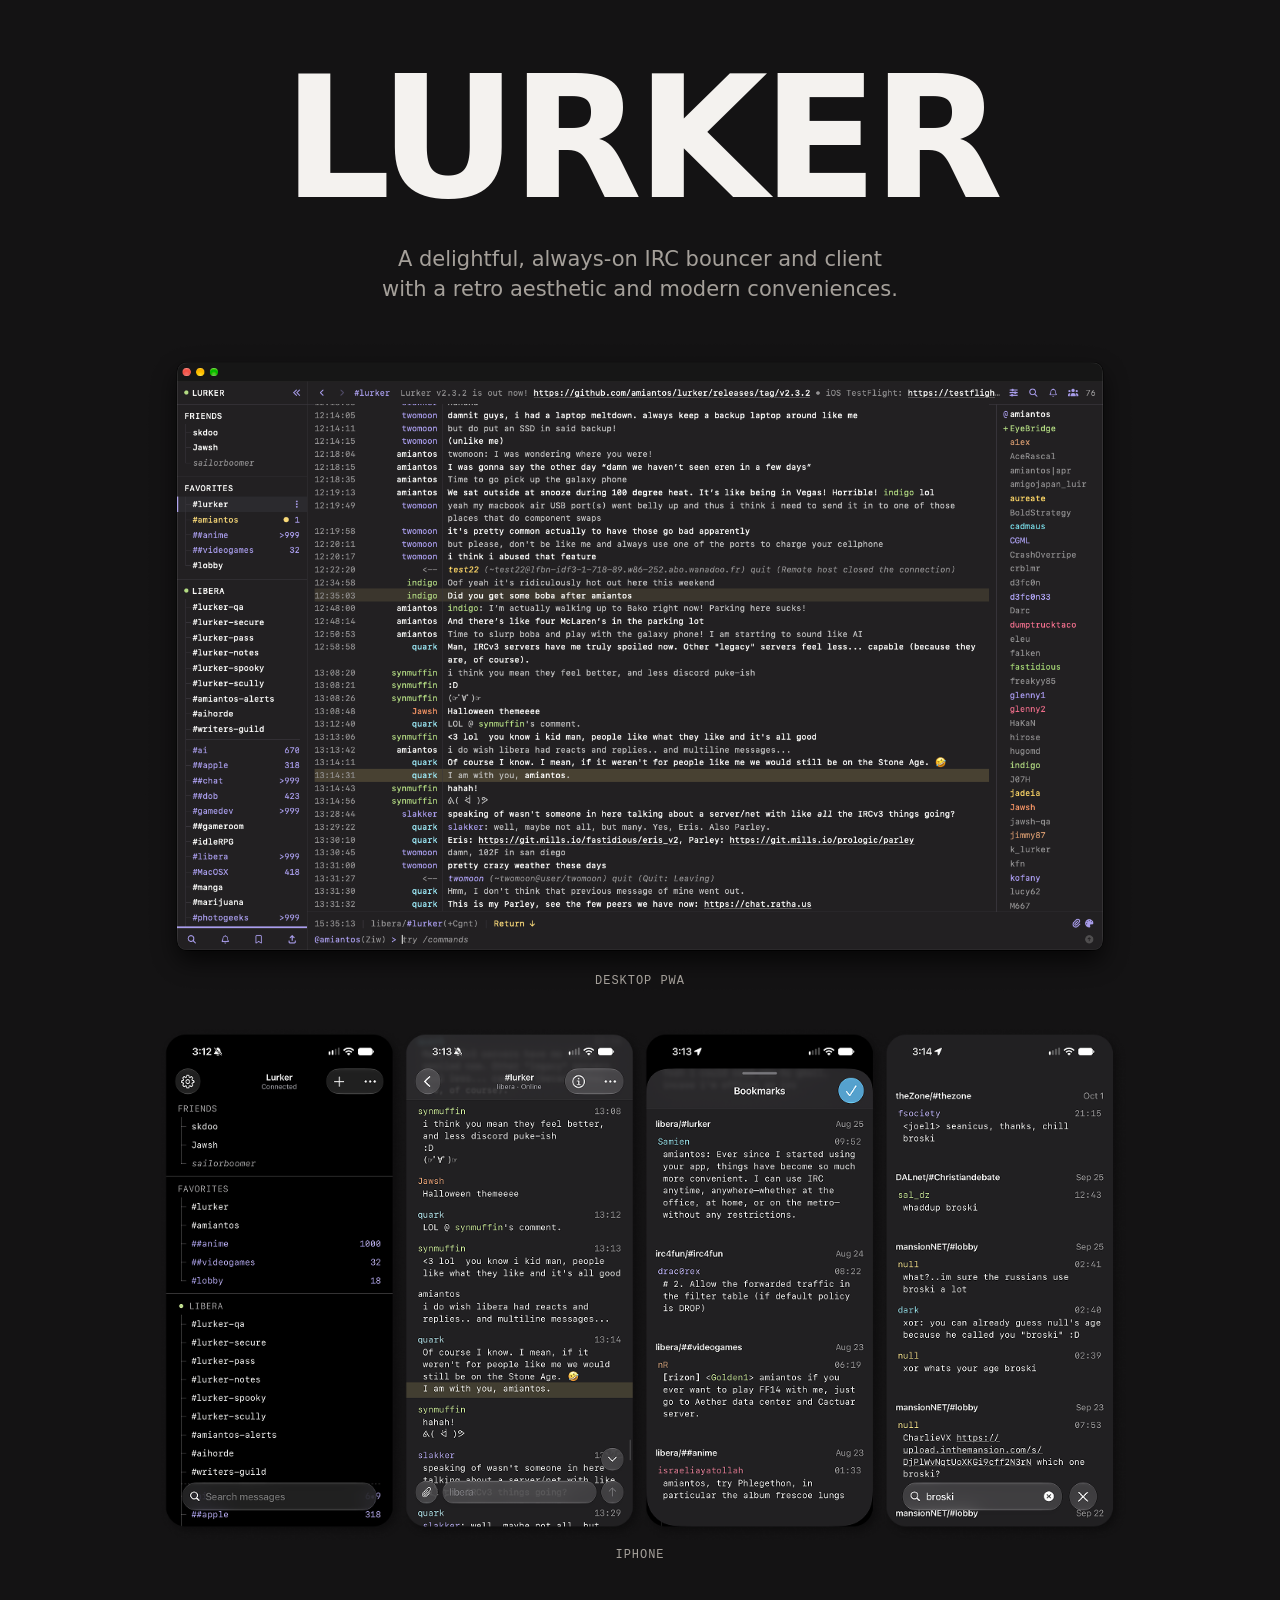
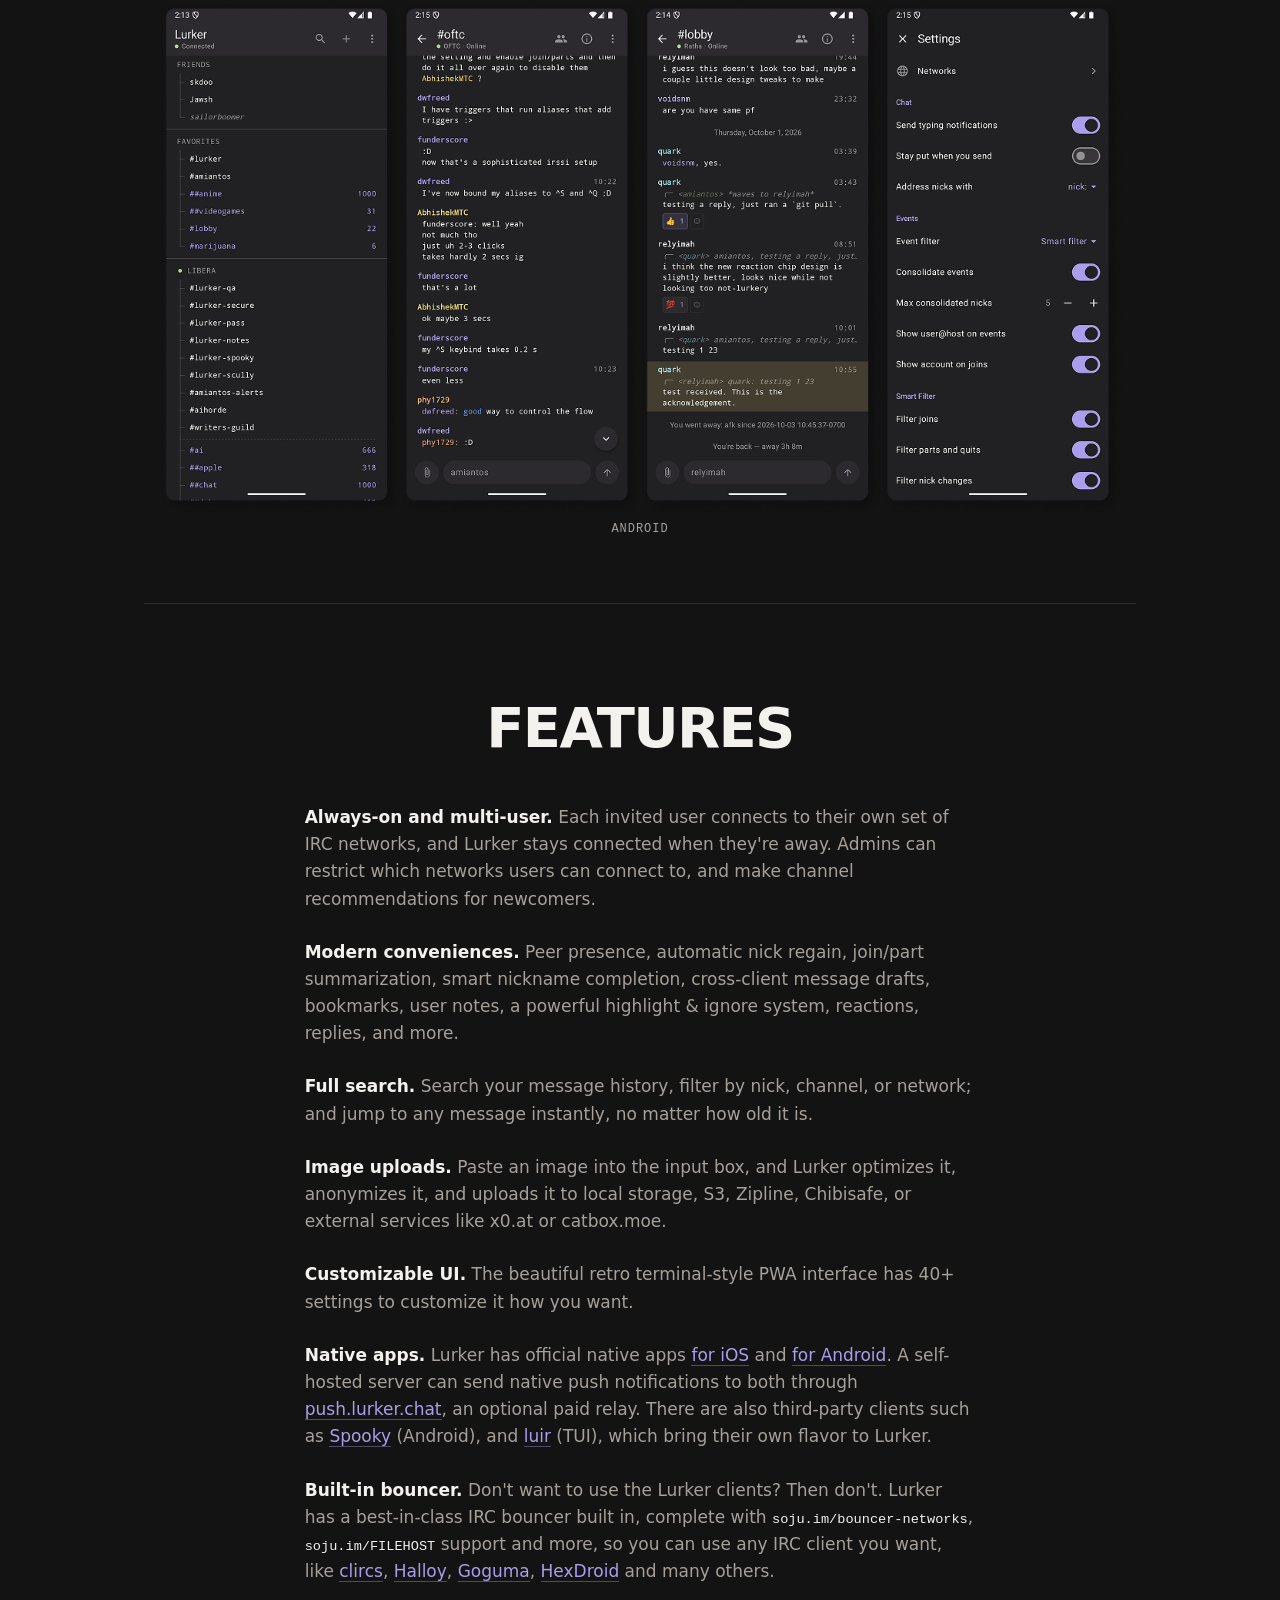
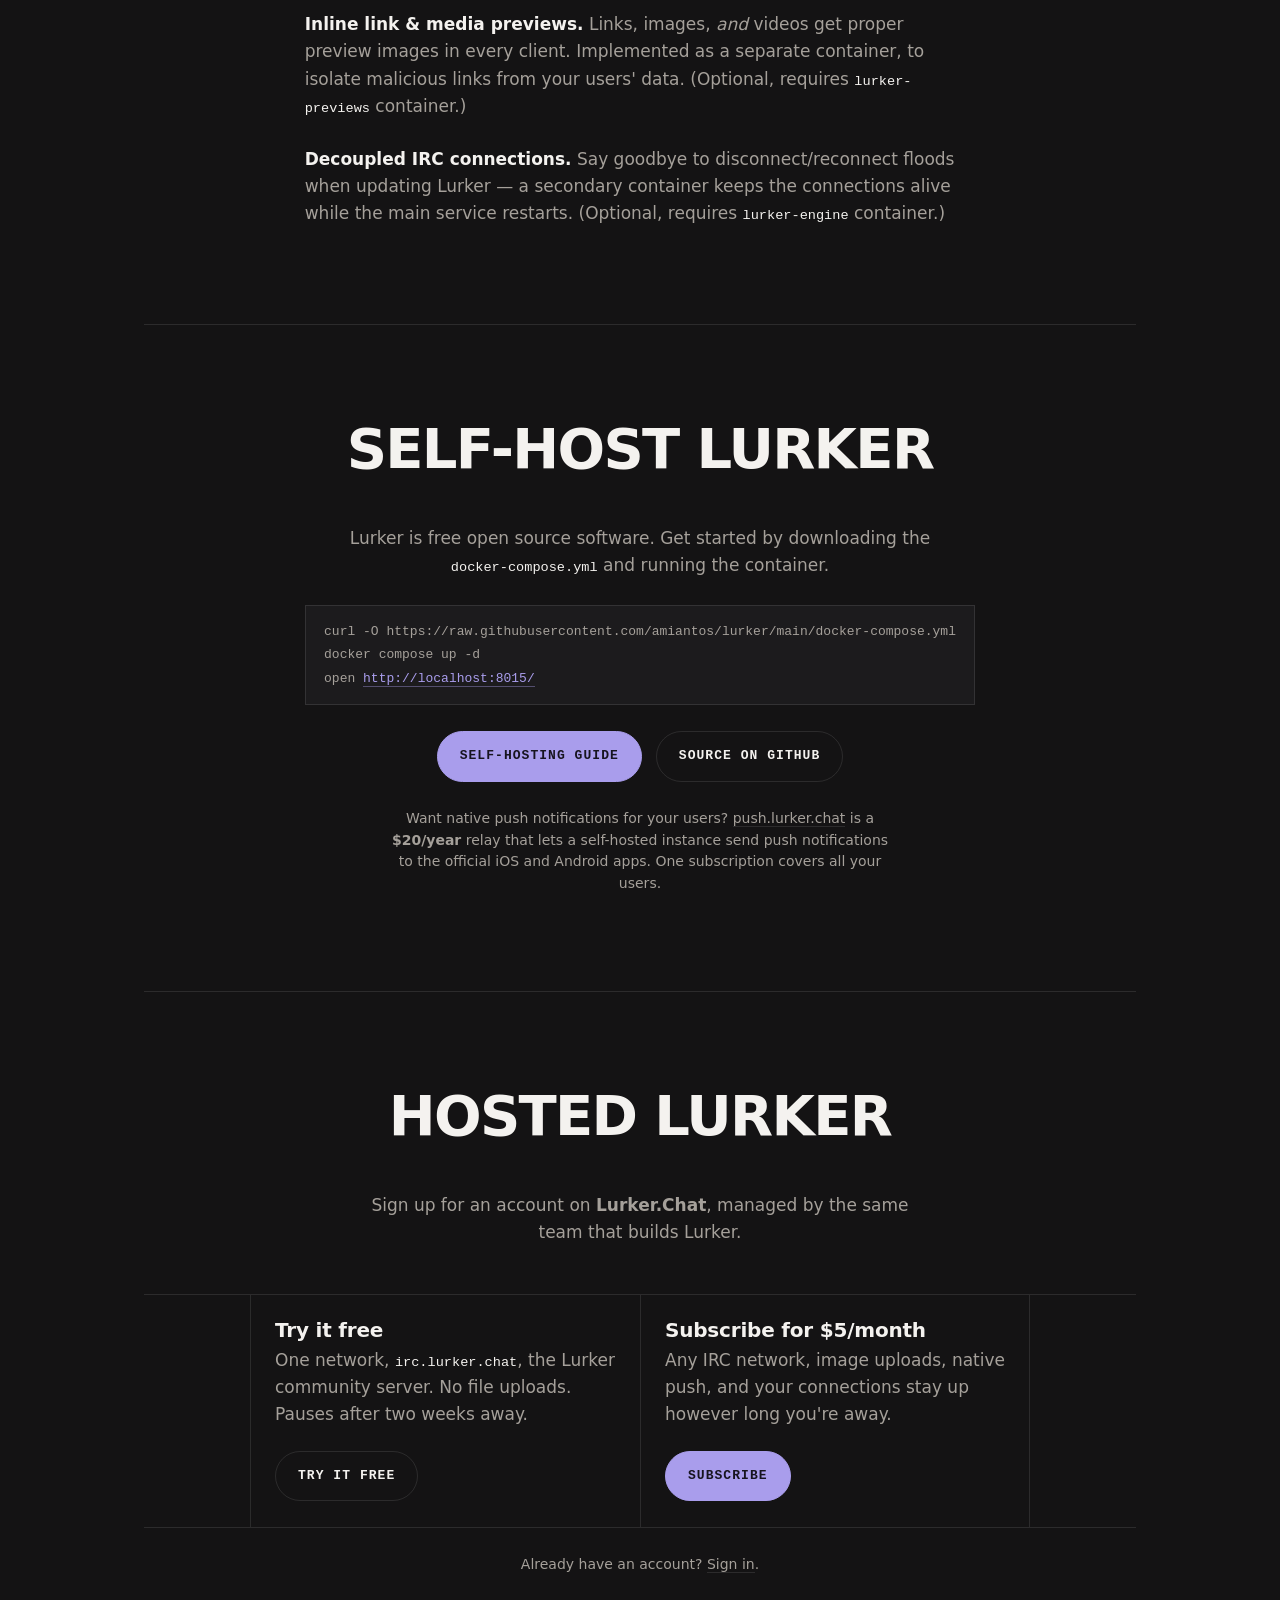
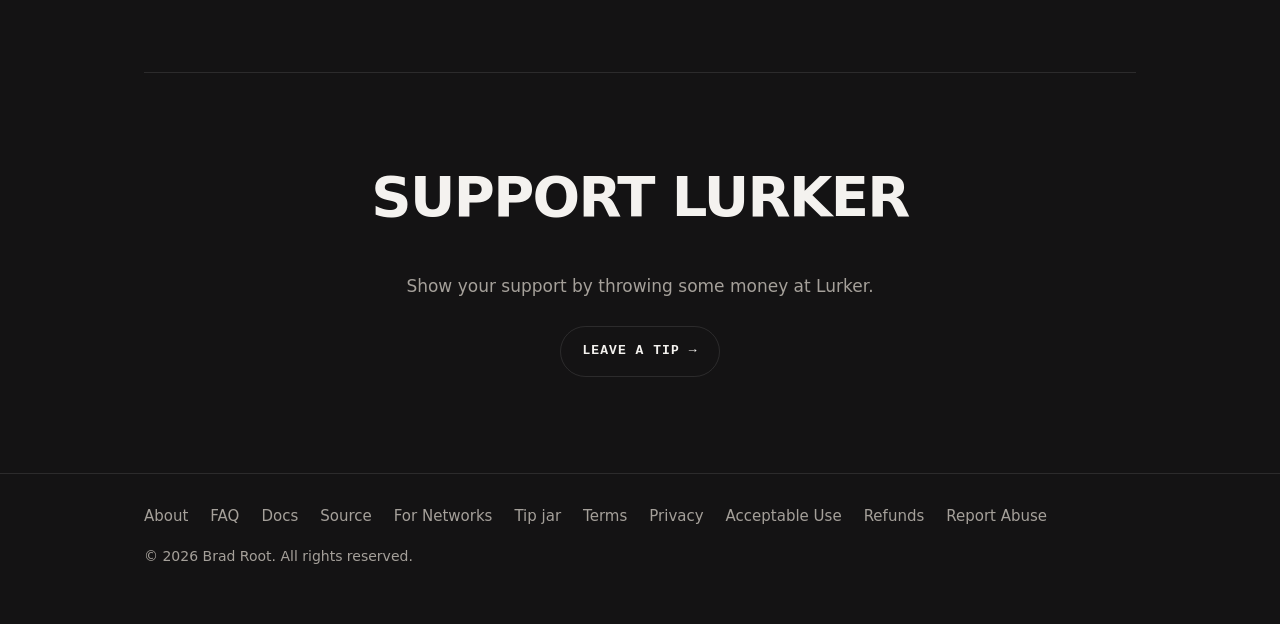
==== index.html @ 637d249d "Home: Brad's copy for both doors, the relay line, and a Support Lurker section for the tip Co-Author" ====
<!doctype html>
<html lang="en">
<head>
<meta charset="utf-8" />
<meta name="viewport" content="width=device-width, initial-scale=1" />
<title>Lurker — a delightful IRC bouncer and client</title>
<meta name="description" content="Lurker is a delightful, always-on IRC bouncer and client with a retro aesthetic and modern conveniences. Self-host it free, or let us run it for you at lurker.chat." />
<meta property="og:title" content="Lurker" />
<meta property="og:description" content="A delightful, always-on IRC bouncer and client with a retro aesthetic and modern conveniences." />
<meta property="og:type" content="website" />
<meta property="og:url" content="https://lurker.chat/" />
<meta property="og:image" content="https://lurker.chat/img/screenshot.png" />
<meta name="twitter:card" content="summary_large_image" />
<link rel="stylesheet" href="/style.css" />
<link rel="icon" href="/favicon.ico" sizes="any" />
<link rel="icon" type="image/png" sizes="32x32" href="/img/favicon-32.png" />
<link rel="icon" type="image/png" sizes="16x16" href="/img/favicon-16.png" />
<link rel="apple-touch-icon" href="/img/apple-touch-icon.png" />
</head>
<body>

<main class="wrap">

  <section class="hero">
    <h1>Lurker</h1>
    <p class="lede">A delightful, always-on IRC bouncer and client with a retro aesthetic and modern conveniences.</p>
  </section>

  <section class="shots">
    <figure class="shot shot-desktop">
      <a href="#fig1" aria-label="Enlarge the Lurker screenshot"><img src="/img/screenshot.png" alt="The Lurker web client: a network and channel list, an active conversation, and a member list in a dark retro terminal interface." width="1675" height="1103" /></a>
      <figcaption>Desktop PWA</figcaption>
    </figure>
    <figure class="shot">
      <a href="#fig2" aria-label="Enlarge the Lurker for iOS screenshots"><img src="/img/ios-screenshot.png" alt="Lurker for iOS: the buffer list, a channel conversation, bookmarks, and message search." width="1289" height="695" loading="lazy" /></a>
      <figcaption>iPhone</figcaption>
    </figure>
    <figure class="shot">
      <a href="#fig3" aria-label="Enlarge the Lurker for Android screenshots"><img src="/img/android-screenshot.png" alt="Lurker for Android: the buffer list, two channel conversations with replies and reactions, and settings." width="1289" height="695" loading="lazy" /></a>
      <figcaption>Android</figcaption>
    </figure>
  </section>

  <section class="features">
    <h2>Features</h2>
    <ul>
      <li><b>Always-on and multi-user.</b> Each invited user connects to their own set of IRC networks, and Lurker stays connected when they're away. Admins can restrict which networks users can connect to, and make channel recommendations for newcomers.</li>
      <li><b>Modern conveniences.</b> Peer presence, automatic nick regain, join/part summarization, smart nickname completion, cross-client message drafts, bookmarks, user notes, a powerful highlight &amp; ignore system, reactions, replies, and more.</li>
      <li><b>Full search.</b> Search your message history, filter by nick, channel, or network; and jump to any message instantly, no matter how old it is.</li>
      <li><b>Image uploads.</b> Paste an image into the input box, and Lurker optimizes it, anonymizes it, and uploads it to local storage, S3, Zipline, Chibisafe, or external services like x0.at or catbox.moe.</li>
      <li><b>Customizable UI.</b> The beautiful retro terminal-style PWA interface has 40+ settings to customize it how you want.</li>
      <li><b>Native apps.</b> Lurker has official native apps <a href="https://github.com/amiantos/lurker-ios">for iOS</a> and <a href="https://github.com/amiantos/lurker-android">for Android</a>. A self-hosted server can send native push notifications to both through <a href="https://push.lurker.chat">push.lurker.chat</a>, an optional paid relay. There are also third-party clients such as <a href="https://github.com/JawshTheDark/Spooky">Spooky</a> (Android), and <a href="https://luir.org">luir</a> (TUI), which bring their own flavor to Lurker.</li>
      <li><b>Built-in bouncer.</b> Don't want to use the Lurker clients? Then don't. Lurker has a best-in-class IRC bouncer built in, complete with <code>soju.im/bouncer-networks</code>, <code>soju.im/FILEHOST</code> support and more, so you can use any IRC client you want, like <a href="https://github.com/rekkals/clircs">clircs</a>, <a href="https://github.com/squidowl/halloy">Halloy</a>, <a href="https://codeberg.org/emersion/goguma">Goguma</a>, <a href="https://github.com/boxlabss/hexdroid">HexDroid</a> and many others.</li>
      <li><b>Inline link &amp; media previews.</b> Links, images, <em>and</em> videos get proper preview images in every client. Implemented as a separate container, to isolate malicious links from your users' data. (Optional, requires <code>lurker-previews</code> container.)</li>
      <li><b>Decoupled IRC connections.</b> Say goodbye to disconnect/reconnect floods when updating Lurker — a secondary container keeps the connections alive while the main service restarts. (Optional, requires <code>lurker-engine</code> container.)</li>
    </ul>
  </section>

  <section class="doors" id="get-lurker">
    <h2>Self-Host Lurker</h2>
    <p class="doors-lede">Lurker is free open source software. Get started by downloading the <code>docker-compose.yml</code> and running the container.</p>
    <pre class="cmd"><code>curl -O https://raw.githubusercontent.com/amiantos/lurker/main/docker-compose.yml
docker compose up -d
open <a href="http://localhost:8015/">http://localhost:8015/</a></code></pre>
    <p class="actions">
      <a class="btn primary" href="https://docs.lurker.chat/SELF_HOSTING">Self-hosting guide</a>
      <a class="btn" href="https://github.com/amiantos/lurker">Source on GitHub</a>
    </p>
    <p class="fineprint muted">Want native push notifications for your users? <a href="https://push.lurker.chat">push.lurker.chat</a> is a <strong>$20/year</strong> relay that lets a self-hosted instance send push notifications to the official iOS and Android apps. One subscription covers all your users.</p>
  </section>

  <section class="doors" id="pay-for-lurker">
    <h2>Hosted Lurker</h2>
    <p class="doors-lede">Sign up for an account on <strong>Lurker.Chat</strong>, managed by the same team that builds Lurker.</p>
    <div class="plans">
      <div class="split titled">
        <div>
          <h3>Try it free</h3>
          <p>One network, <code>irc.lurker.chat</code>, the Lurker community server. No file uploads. Pauses after two weeks away.</p>
          <p class="actions"><a class="btn" href="https://app.lurker.chat/signup">Try it free</a></p>
        </div>
        <div>
          <h3>Subscribe for $5/month</h3>
          <p>Any IRC network, image uploads, native push, and your connections stay up however long you're away.</p>
          <p class="actions"><a class="btn primary" href="https://app.lurker.chat/signup?plan=paid">Subscribe</a></p>
        </div>
      </div>
    </div>
    <p class="fineprint muted">Already have an account? <a href="https://app.lurker.chat/login">Sign in</a>.</p>
  </section>

  <section class="doors" id="support-lurker">
    <h2>Support Lurker</h2>
    <p class="doors-lede">Show your support by throwing some money at Lurker.</p>
    <p class="actions"><a class="btn" href="https://buy.stripe.com/bJe00lfnN3HO3a920e3sI00">Leave a tip &rarr;</a></p>
  </section>

</main>

<footer class="footer">
  <div class="wrap">
    <nav>
      <a href="/about">About</a>
      <a href="/faq">FAQ</a>
      <a href="https://docs.lurker.chat">Docs</a>
      <a href="https://github.com/amiantos/lurker">Source</a>
      <a href="/networks">For Networks</a>
      <a href="https://buy.stripe.com/bJe00lfnN3HO3a920e3sI00">Tip jar</a>
      <a href="/terms">Terms</a>
      <a href="/privacy">Privacy</a>
      <a href="/acceptable-use">Acceptable Use</a>
      <a href="/refunds">Refunds</a>
      <a href="/abuse">Report Abuse</a>
    </nav>
    <p class="fineprint">© 2026 Brad Root. All rights reserved.</p>
  </div>
</footer>

<a href="#_" id="fig1" class="lightbox" aria-label="Close enlarged screenshot"><img src="/img/screenshot.png" alt="" /></a>
<a href="#_" id="fig2" class="lightbox" aria-label="Close enlarged screenshot"><img src="/img/ios-screenshot.png" alt="" /></a>
<a href="#_" id="fig3" class="lightbox" aria-label="Close enlarged screenshot"><img src="/img/android-screenshot.png" alt="" /></a>

<!-- 100% privacy-first analytics -->
<script async src="https://scripts.simpleanalyticscdn.com/latest.js"></script>

</body>
</html>
---- style.css ----
/* Lurker — lurker.chat marketing site.
   Dark, minimal, and short: the screenshots do the selling. Type is bold and
   tight; everything else recedes. Small monospace labels are the only
   remaining texture. No build step; hand-authored static CSS served off
   Cloudflare Workers. */

:root {
  --bg: #141314;          /* page: darker than the app's #212022 so the window
                             screenshot reads as an object sitting on the page */
  --bg-2: #1c1b1d;        /* raised card / callout */
  --fg: #f4f2ef;          /* near-white, slightly warm */
  --fg-2: #a5a09a;        /* secondary text and labels */
  --rule: rgba(255, 255, 255, 0.10);
  --accent: #a99dec;      /* the app's own accent */
  --mono: ui-monospace, "SF Mono", "JetBrains Mono", Menlo, Consolas, monospace;
  --sans: system-ui, -apple-system, "Segoe UI", "Helvetica Neue", Helvetica, Arial, sans-serif;
  --maxw: 1040px;
  --docw: 800px;
  --textw: 62ch;
}

* { box-sizing: border-box; }

html { -webkit-text-size-adjust: 100%; }

body {
  margin: 0;
  background: var(--bg);
  color: var(--fg);
  font-family: var(--sans);
  font-size: 17px;
  line-height: 1.6;
  -webkit-font-smoothing: antialiased;
}

code {
  font-family: var(--mono);
  color: var(--fg);
  font-size: 0.8em;
}

.wrap { max-width: var(--maxw); margin: 0 auto; padding: 0 24px; }
/* text pages: one narrow column for masthead, prose and footer alike, so the
   reading measure is the page rather than a ragged left edge of a wide one */
.doc .wrap { max-width: var(--docw); }

a { color: var(--accent); text-decoration: none; border-bottom: 1px solid rgba(169, 157, 236, 0.4); }
a:hover { border-bottom-color: currentColor; }

.muted { color: var(--fg-2); }

/* ── home: hero ───────────────────────────────────────────────────────────── */
.hero { padding: clamp(56px, 12vw, 64px) 0 clamp(20px, 3.5vw, 36px); text-align: center; }
.hero h1 {
  margin: 0;
  font-size: clamp(56px, 15vw, 170px);
  line-height: 0.88;
  letter-spacing: -0.035em;
  font-weight: 800;
  text-transform: uppercase;
}
.hero .lede {
  margin: clamp(18px, 3vw, 30px) auto 0;
  max-width: 40ch;
  font-size: clamp(17px, 2.2vw, 21px);
  line-height: 1.45;
  color: var(--fg-2);
}

/* ── home: screenshots (transparent PNGs with their own shadow — no frame) ── */
.shots { padding: 0 0 clamp(36px, 6vw, 64px); }
.shot { margin: 0; }
.shot + .shot { margin-top: clamp(12px, 2vw, 22px); }
.shot a, .shot img { display: block; }
.shot a { border: 0; line-height: 0; cursor: zoom-in; }
.shot img { width: 100%; height: auto; }
.shot figcaption {
  margin-top: -2px;
  text-align: center;
  font-family: var(--mono);
  font-size: 12px;
  letter-spacing: 0.08em;
  text-transform: uppercase;
  color: var(--fg-2);
}
/* the macOS window shot carries its drop shadow as transparent padding */
.shot-desktop figcaption { margin-top: -22px; }

/* full-size overlay — shown only while its id is the URL :target */
.lightbox {
  position: fixed;
  inset: 0;
  z-index: 100;
  display: none;
  align-items: center;
  justify-content: center;
  padding: 4vmin;
  background: rgba(8, 8, 8, 0.95);
  border: 0;
  cursor: zoom-out;
}
.lightbox:target { display: flex; }
.lightbox img { max-width: 100%; max-height: 100%; width: auto; height: auto; }

/* ── home: features ───────────────────────────────────────────────────────── */
.features { padding: clamp(48px, 9vw, 96px) 0; border-top: 1px solid var(--rule); }
.features h2,
.doors h2 {
  margin: 0 0 clamp(28px, 5vw, 48px);
  text-align: center;
  font-size: clamp(30px, 6vw, 56px);
  line-height: 1;
  letter-spacing: -0.03em;
  font-weight: 800;
  text-transform: uppercase;
}
.features ul { list-style: none; margin: 0 auto; padding: 0; max-width: var(--textw); }
.features li { margin: 0 0 26px; color: var(--fg-2); }
.features li:last-child { margin-bottom: 0; }
.features li b { color: var(--fg); font-weight: 700; }

/* ── home: the two doors — self-host, or managed hosting ($5/mo, free to try) ── */
.doors { padding: clamp(48px, 9vw, 96px) 0; border-top: 1px solid var(--rule); text-align: center; }
.doors .doors-lede { margin: 0 auto; max-width: 54ch; color: var(--fg-2); }
.doors .actions { display: flex; flex-wrap: wrap; gap: 14px; justify-content: center; margin: 26px 0 0; }
.doors .fineprint { margin: 26px auto 0; max-width: 56ch; }
/* managed hosting: two titled plans in a ruled box. The horizontal rules run the
   full width of the section; the box with its vertical rules sits centered on them. */
.doors .plans { margin-top: clamp(28px, 5vw, 48px); border-top: 1px solid var(--rule); border-bottom: 1px solid var(--rule); }
.split.titled { gap: 0; grid-template-rows: auto auto auto; text-align: left; }
.split.titled > div { grid-row: span 3; padding: 22px 24px 26px; border-left: 1px solid var(--rule); }
.split.titled > div:last-child { border-right: 1px solid var(--rule); }
.split.titled h3 { margin: 0 0 4px; font-size: 20px; line-height: 1.3; font-weight: 700; letter-spacing: -0.01em; }
.split.titled p { margin: 0; max-width: none; }
.split.titled .actions { justify-content: flex-start; margin-top: 22px; }

/* the self-host one-liner: quiet, left-aligned, and scrolls on its own so the
   long raw.githubusercontent URL can never widen the page */
.cmd {
  margin: 26px auto 0;
  width: fit-content;
  max-width: 100%;
  overflow-x: auto;
  text-align: left;
  border: 1px solid var(--rule);
  background: var(--bg-2);
  padding: 14px 18px;
  font-family: var(--mono);
  font-size: 13px;
  line-height: 1.8;
  color: var(--fg-2);
}
.cmd code { font: inherit; color: inherit; }

/* hosted account | tip jar */
/* subgrid keeps copy / button / fineprint on shared rows, so the two CTAs stay
   level even if one column's copy wraps to a different number of lines */
.split { display: grid; grid-template-columns: 1fr 1fr; grid-template-rows: auto auto; gap: 20px 48px; max-width: 780px; margin: 0 auto; }
.split > div { display: grid; grid-row: span 2; grid-template-rows: subgrid; align-content: start; }
.split p { margin: 0 auto; max-width: 34ch; color: var(--fg-2); }
.split p strong { color: var(--fg); }
/* the 34ch measure is for the copy only — it must not cage the button row, or
   the full-width mobile .btn goes full-width of 34ch instead of the column */
.split .actions { max-width: none; }

.btn {
  display: inline-block;
  font-family: var(--mono);
  font-size: 13px;
  letter-spacing: 0.08em;
  text-transform: uppercase;
  font-weight: 600;
  padding: 14px 22px;
  border: 1px solid var(--rule);
  border-radius: 999px;
  color: var(--fg);
  background: transparent;
}
.btn:hover { border-color: var(--fg); }
.btn.primary { background: var(--accent); border-color: var(--accent); color: #17141f; }
.btn.primary:hover { background: var(--fg); border-color: var(--fg); }

/* ── inner pages: masthead ────────────────────────────────────────────────── */
.masthead { border-bottom: 1px solid var(--rule); }
.masthead .wrap {
  padding-top: 18px;
  padding-bottom: 16px;
  display: flex;
  flex-wrap: wrap;
  align-items: baseline;
  gap: 6px 18px;
}
.brand { display: inline-flex; align-items: center; gap: 12px; border: 0; color: var(--fg); }
.brand .mark { width: 30px; height: 30px; display: block; } /* the art carries its own corners */
.brand .wordmark { font-weight: 800; font-size: 22px; letter-spacing: 0.1em; }

/* ── inner pages: prose ───────────────────────────────────────────────────── */
.prose { padding: clamp(40px, 7vw, 72px) 24px 24px; } /* keep .wrap's side padding — the shorthand overrides it */
.prose h1 {
  font-size: clamp(32px, 6vw, 52px);
  line-height: 1.02;
  letter-spacing: -0.03em;
  font-weight: 800;
  text-transform: uppercase;
  margin: 0 0 10px;
}
.prose h2 { margin: 40px 0 10px; font-size: 21px; font-weight: 700; letter-spacing: -0.01em; }
.prose h2 .s { font-family: var(--mono); color: var(--accent); font-size: 14px; margin-right: 10px; }
.prose h3 { margin: 24px 0 4px; font-size: 17px; font-weight: 700; }
.prose p, .prose li { max-width: 70ch; color: var(--fg-2); }
.prose p strong, .prose li strong { color: var(--fg); }
.prose ul { padding-left: 20px; }
.prose li { margin: 4px 0; }
.prose code {
  font-family: var(--mono);
  font-size: 0.9em;
  background: var(--bg-2);
  border-radius: 4px;
  padding: 1px 5px;
}

/* ── footer ───────────────────────────────────────────────────────────────── */
.footer { border-top: 1px solid var(--rule); }
.footer .wrap { padding: 30px 24px 56px; }
.footer nav { display: flex; flex-wrap: wrap; gap: 8px 22px; margin: 0 0 18px; }
.footer nav a { color: var(--fg-2); border-bottom: 0; font-size: 15px; }
.footer nav a:hover { color: var(--fg); }
.fineprint { font-size: 14px; line-height: 1.55; color: var(--fg-2); margin: 0; max-width: 72ch; }
.fineprint a { color: var(--fg-2); border-bottom-color: var(--rule); }
.fineprint a:hover { color: var(--fg); }

@media (max-width: 620px) {
  body { font-size: 16px; }
  .doors .actions .btn { width: 100%; }
  .split { grid-template-columns: 1fr; grid-template-rows: none; gap: 36px; }
  .split > div { grid-row: auto; grid-template-rows: none; }
  .split.titled { gap: 0; }
  .split.titled > div, .split.titled > div:last-child { border-left: 0; border-right: 0; padding-left: 0; padding-right: 0; }
  .split.titled > div + div { border-top: 1px solid var(--rule); }
  .split.titled .actions .btn { width: auto; }
}
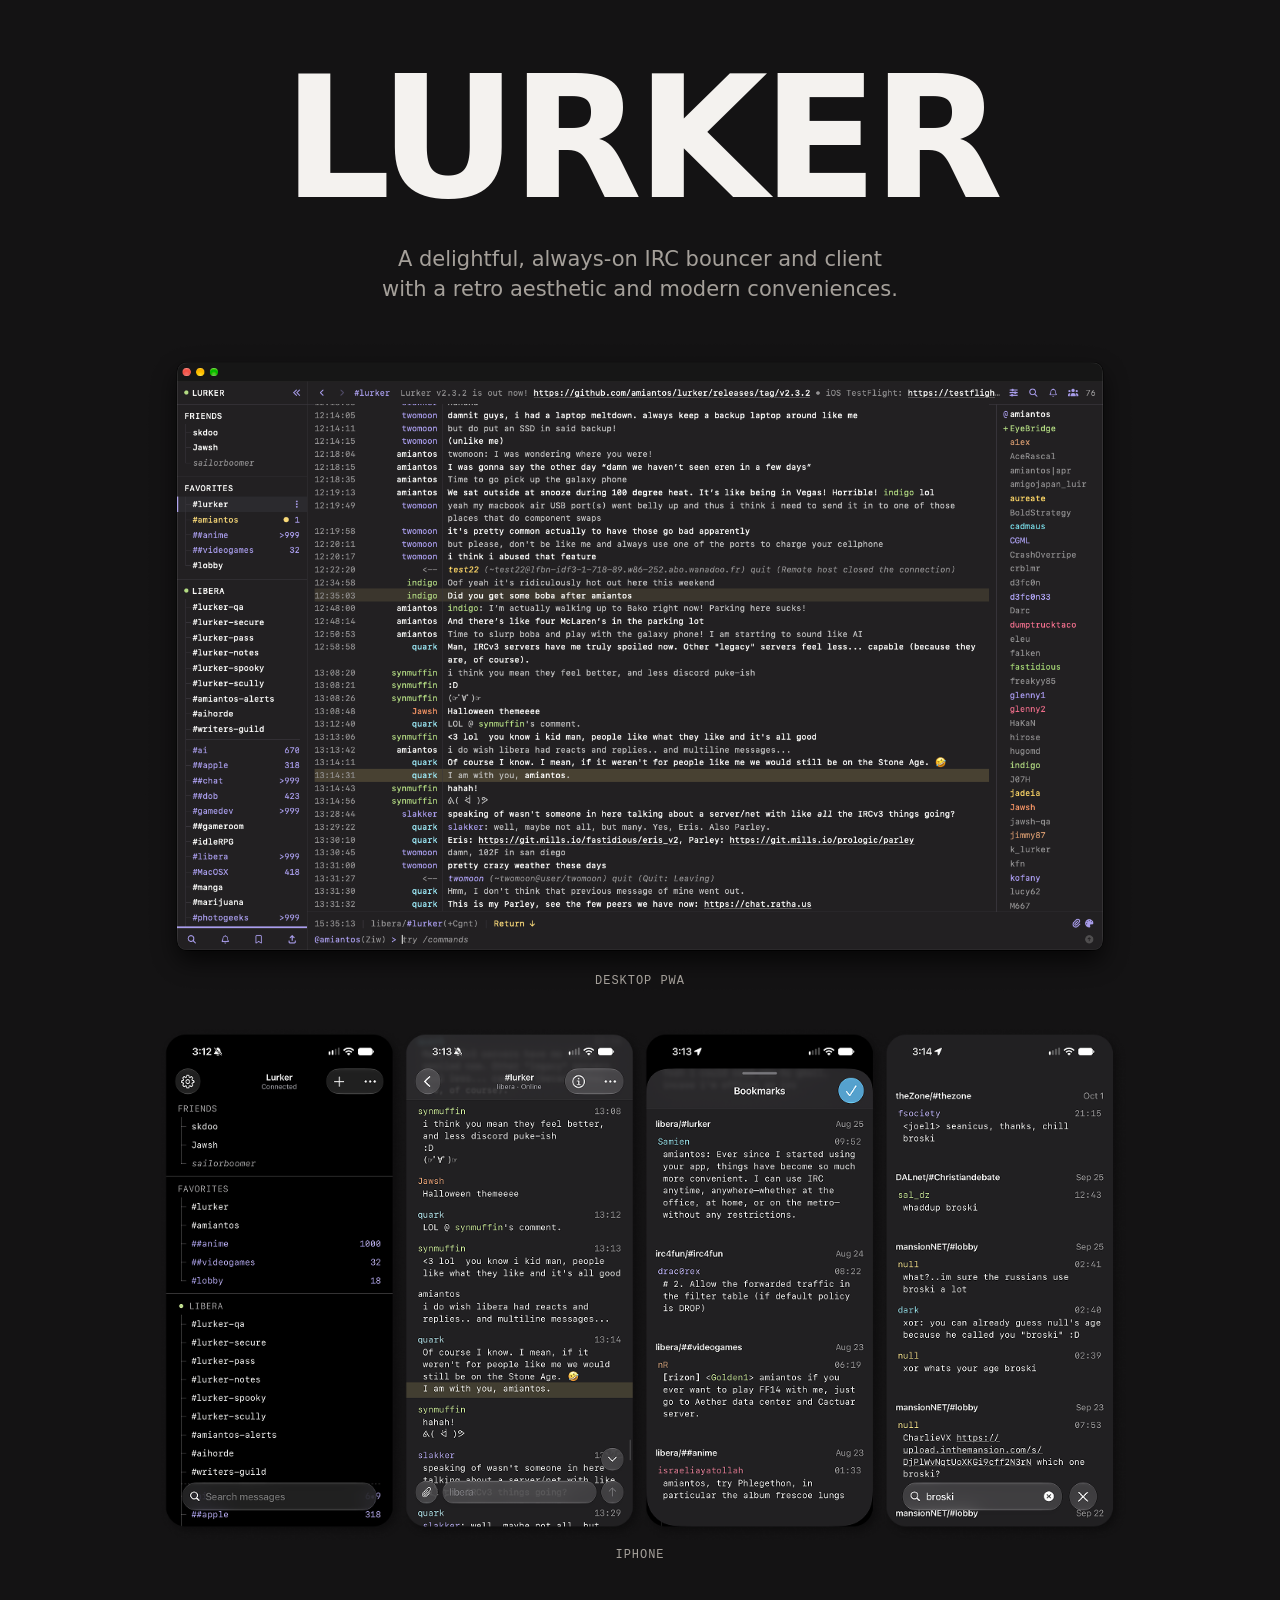
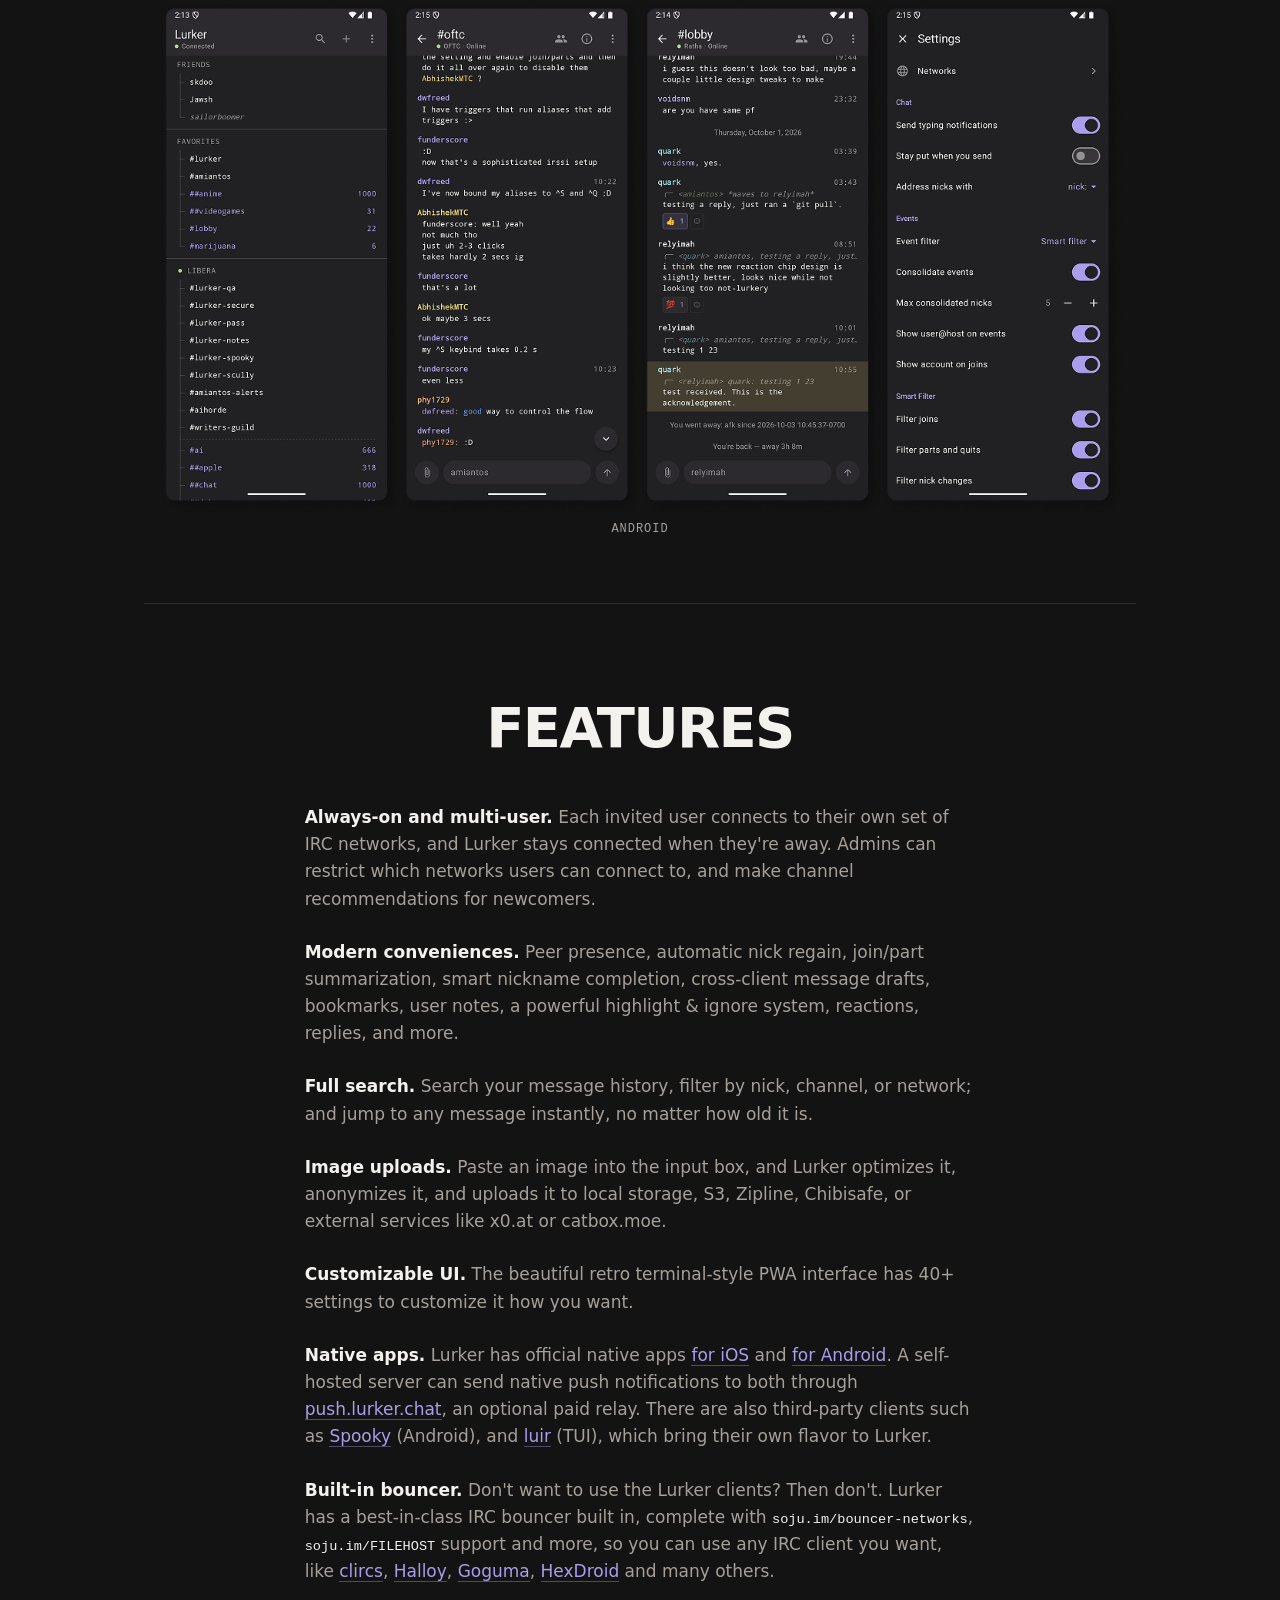
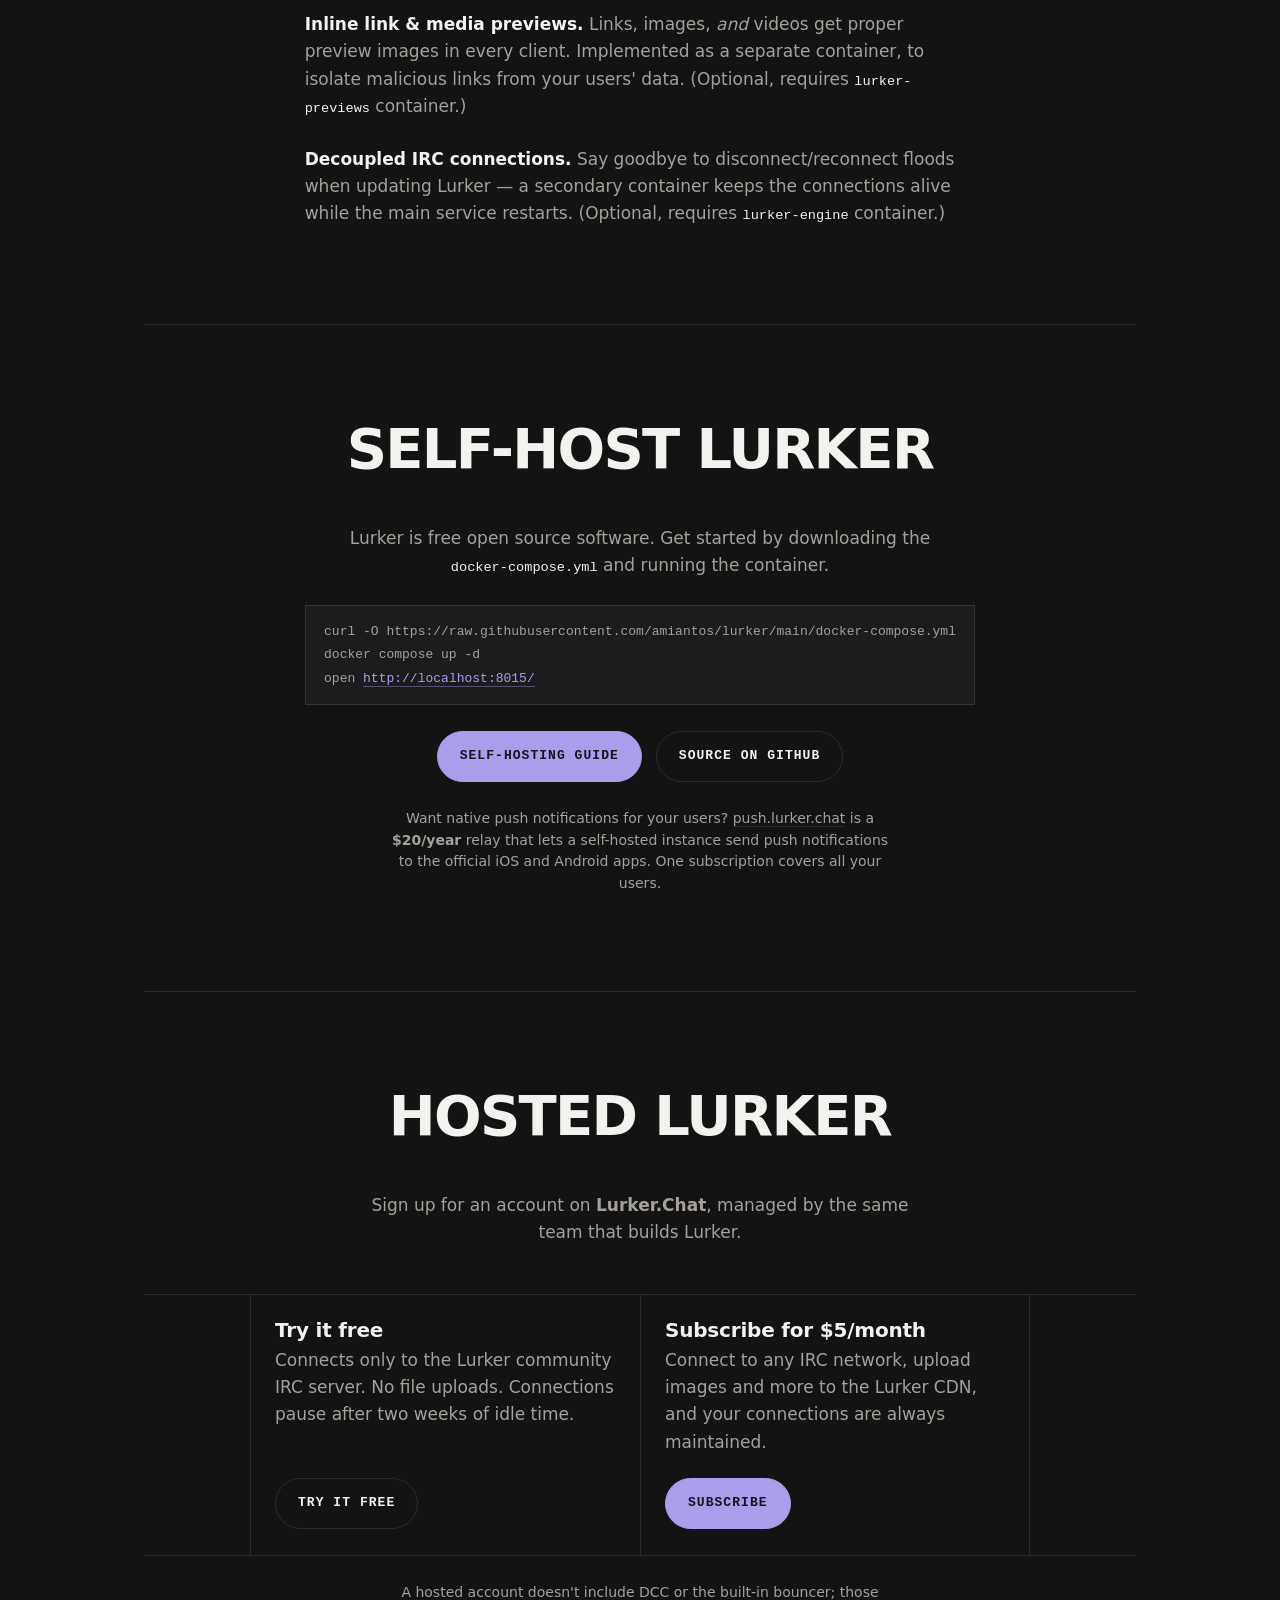
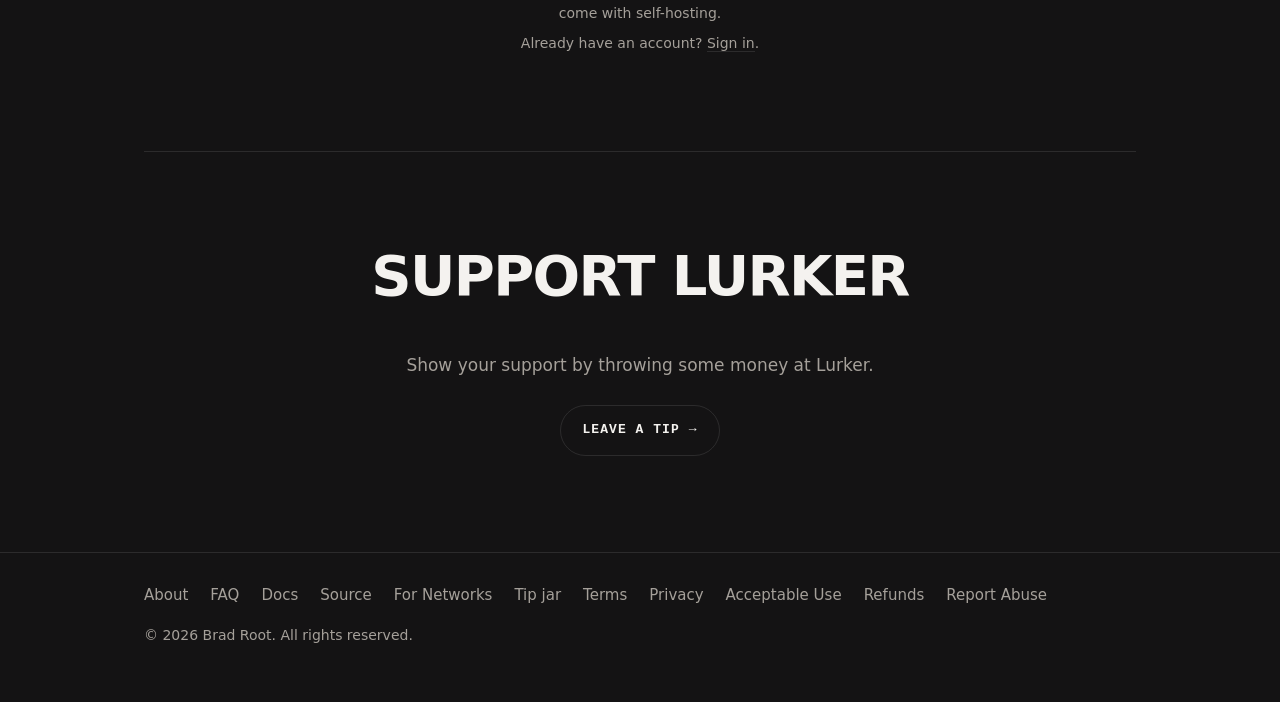
==== commit 6440a5b3: "Home: plan copy that doesn't imply free lacks push; small print that hosted has no DCC or bouncer Co" ====
--- a/index.html
+++ b/index.html
@@ -76,16 +76,17 @@
       <div class="split titled">
         <div>
           <h3>Try it free</h3>
-          <p>One network, <code>irc.lurker.chat</code>, the Lurker community server. No file uploads. Pauses after two weeks away.</p>
+          <p>Connects only to the Lurker community IRC server. No file uploads. Connections pause after two weeks of idle time.</p>
           <p class="actions"><a class="btn" href="https://app.lurker.chat/signup">Try it free</a></p>
         </div>
         <div>
           <h3>Subscribe for $5/month</h3>
-          <p>Any IRC network, image uploads, native push, and your connections stay up however long you're away.</p>
+          <p>Connect to any IRC network, upload images and more to the Lurker CDN, and your connections are always maintained.</p>
           <p class="actions"><a class="btn primary" href="https://app.lurker.chat/signup?plan=paid">Subscribe</a></p>
         </div>
       </div>
     </div>
+    <p class="fineprint muted">A hosted account doesn't include DCC or the built-in bouncer; those come with self-hosting.</p>
     <p class="fineprint muted">Already have an account? <a href="https://app.lurker.chat/login">Sign in</a>.</p>
   </section>
 
--- a/style.css
+++ b/style.css
@@ -124,6 +124,7 @@
 .doors .doors-lede { margin: 0 auto; max-width: 54ch; color: var(--fg-2); }
 .doors .actions { display: flex; flex-wrap: wrap; gap: 14px; justify-content: center; margin: 26px 0 0; }
 .doors .fineprint { margin: 26px auto 0; max-width: 56ch; }
+.doors .fineprint + .fineprint { margin-top: 8px; }
 /* managed hosting: two titled plans in a ruled box. The horizontal rules run the
    full width of the section; the box with its vertical rules sits centered on them. */
 .doors .plans { margin-top: clamp(28px, 5vw, 48px); border-top: 1px solid var(--rule); border-bottom: 1px solid var(--rule); }
@@ -133,6 +134,8 @@
 .split.titled h3 { margin: 0 0 4px; font-size: 20px; line-height: 1.3; font-weight: 700; letter-spacing: -0.01em; }
 .split.titled p { margin: 0; max-width: none; }
 .split.titled .actions { justify-content: flex-start; margin-top: 22px; }
+/* the column is left-aligned; a button's label stays centered in it, as every other .btn is */
+.split.titled .actions .btn { text-align: center; }
 
 /* the self-host one-liner: quiet, left-aligned, and scrolls on its own so the
    long raw.githubusercontent URL can never widen the page */
@@ -237,5 +240,4 @@
   .split.titled { gap: 0; }
   .split.titled > div, .split.titled > div:last-child { border-left: 0; border-right: 0; padding-left: 0; padding-right: 0; }
   .split.titled > div + div { border-top: 1px solid var(--rule); }
-  .split.titled .actions .btn { width: auto; }
-}
+}
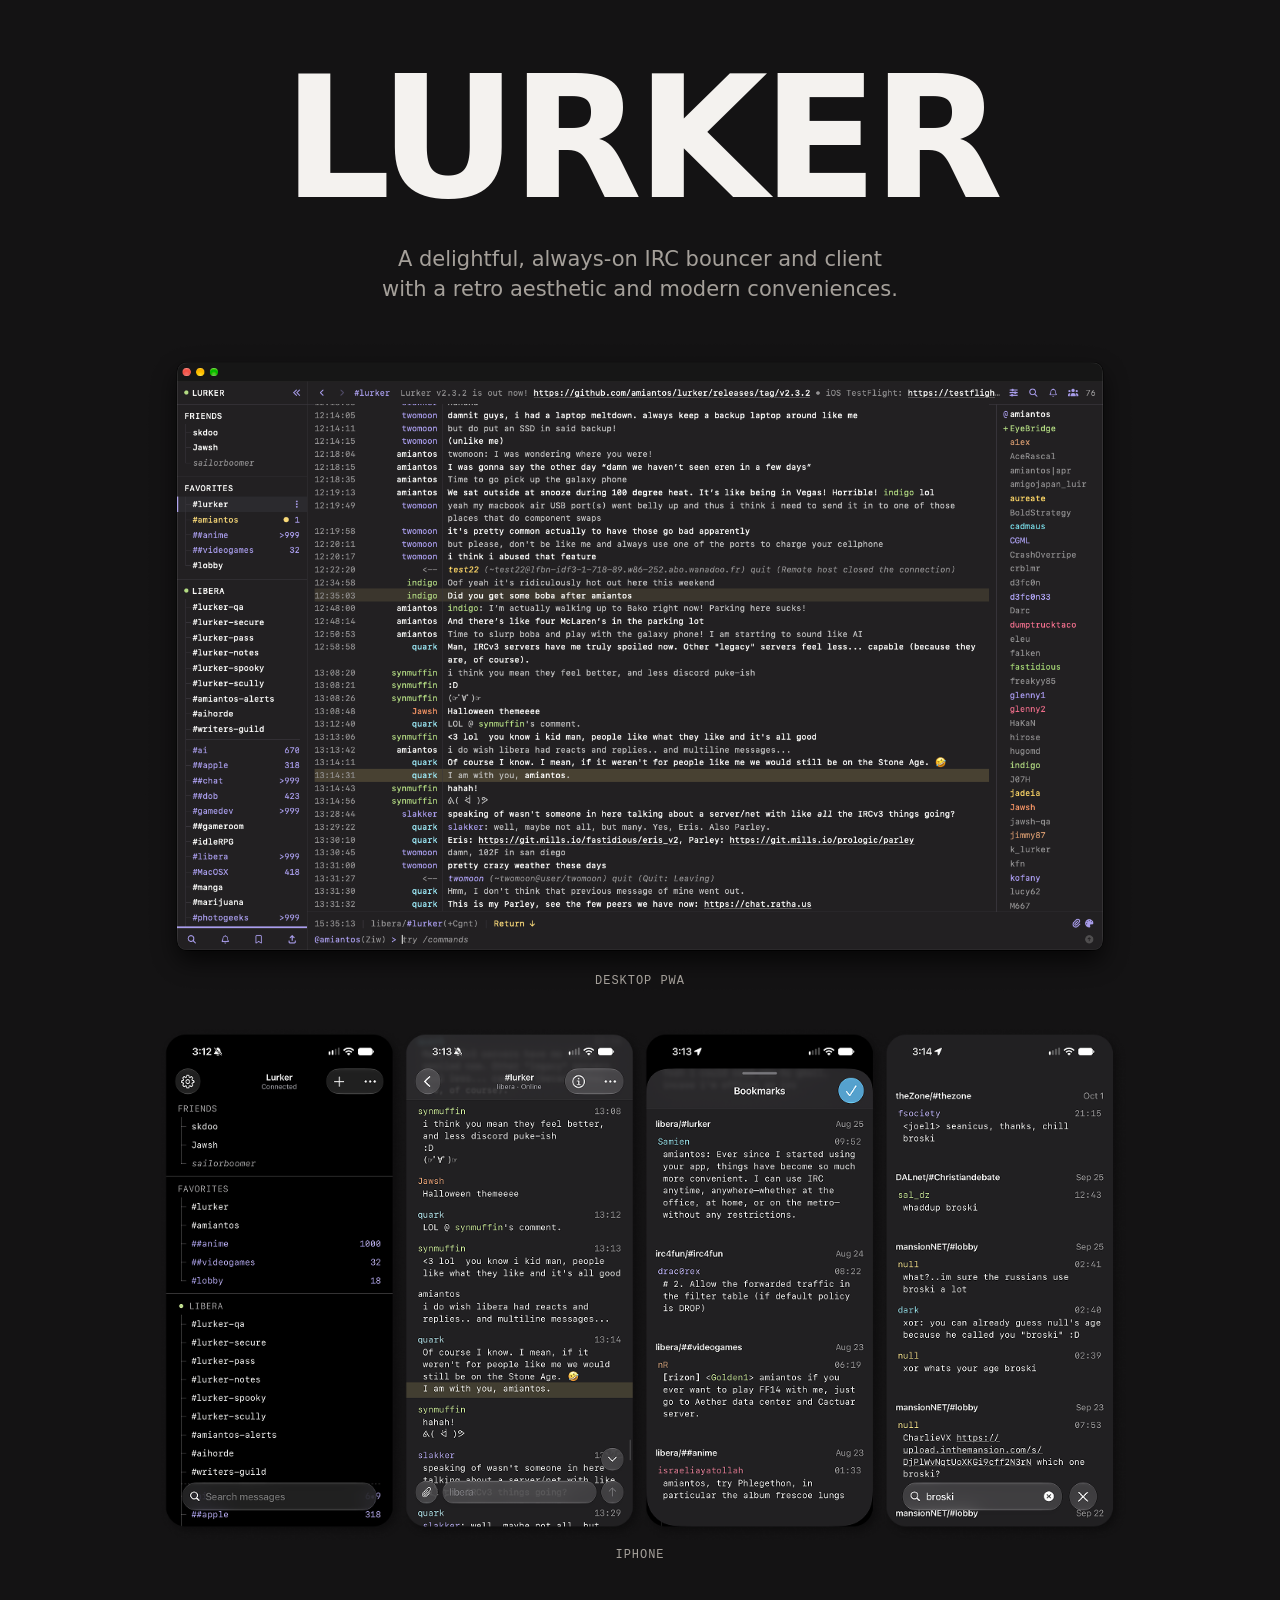
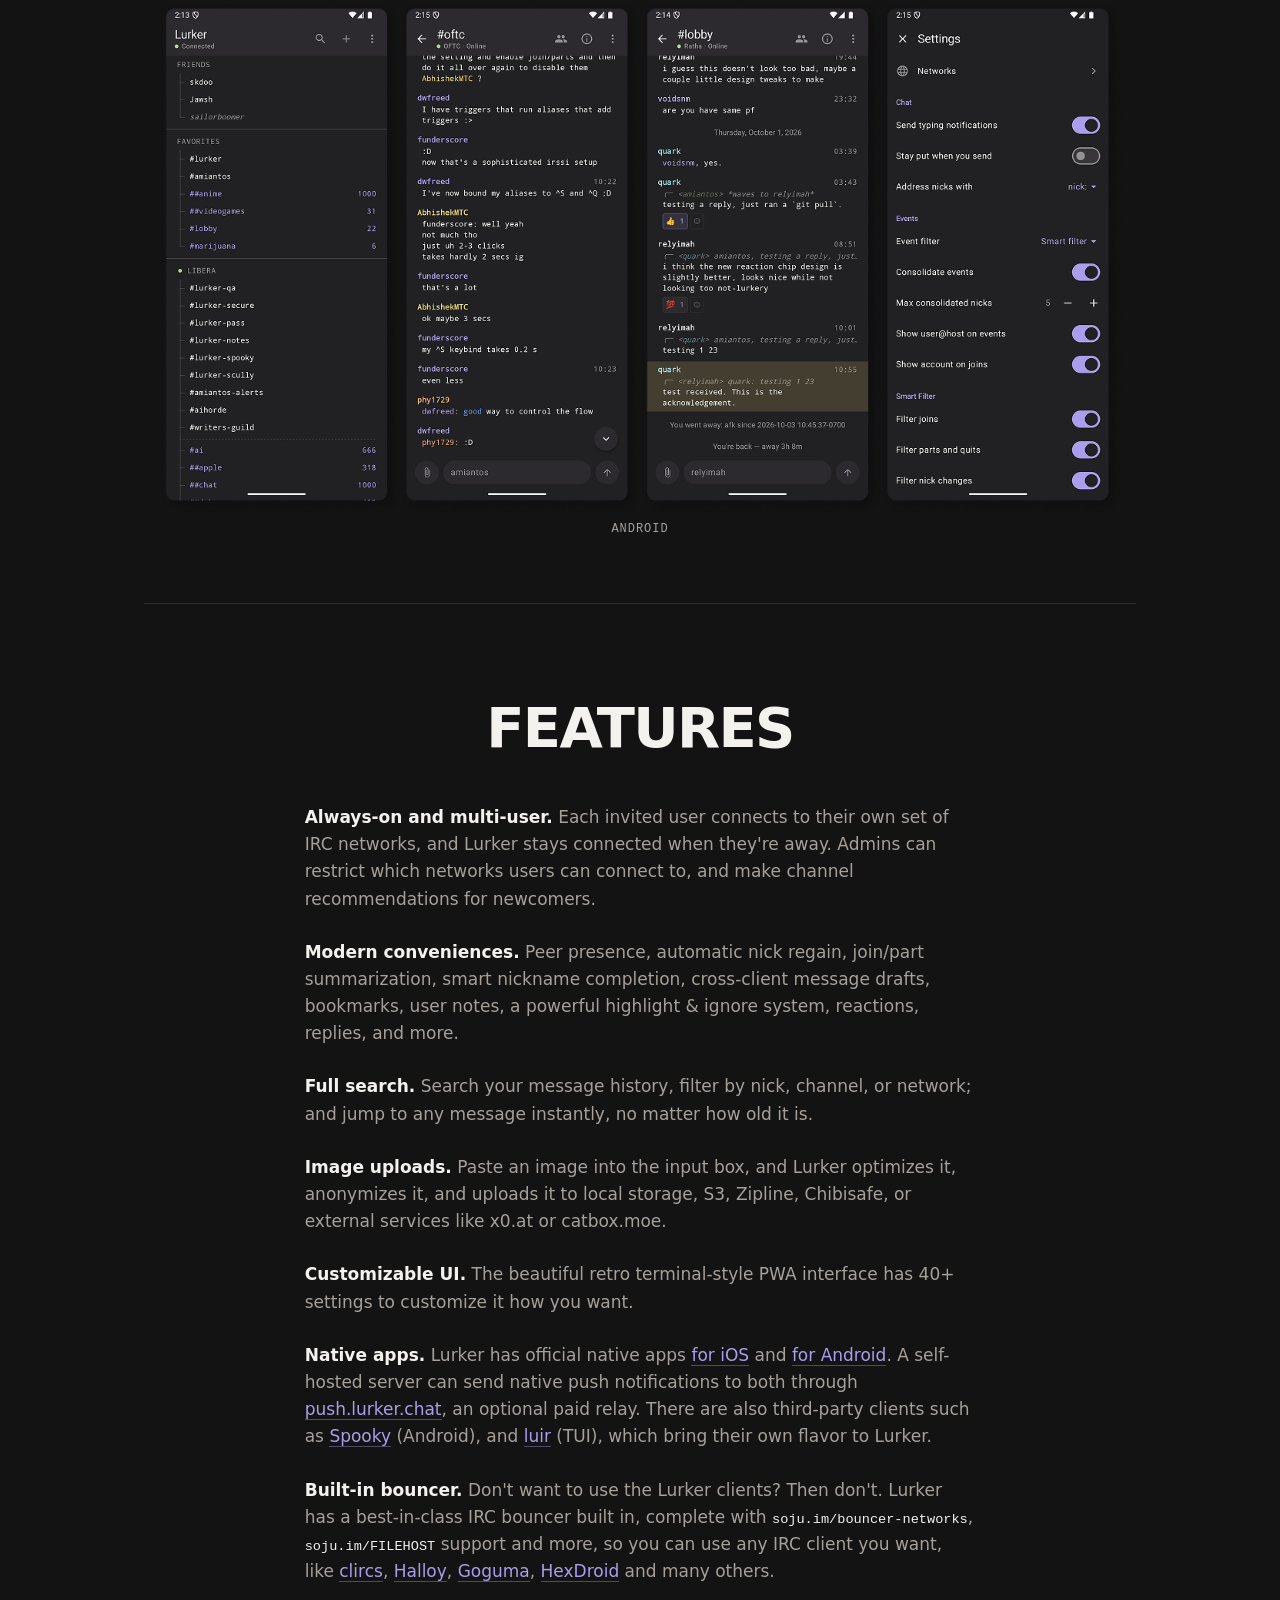
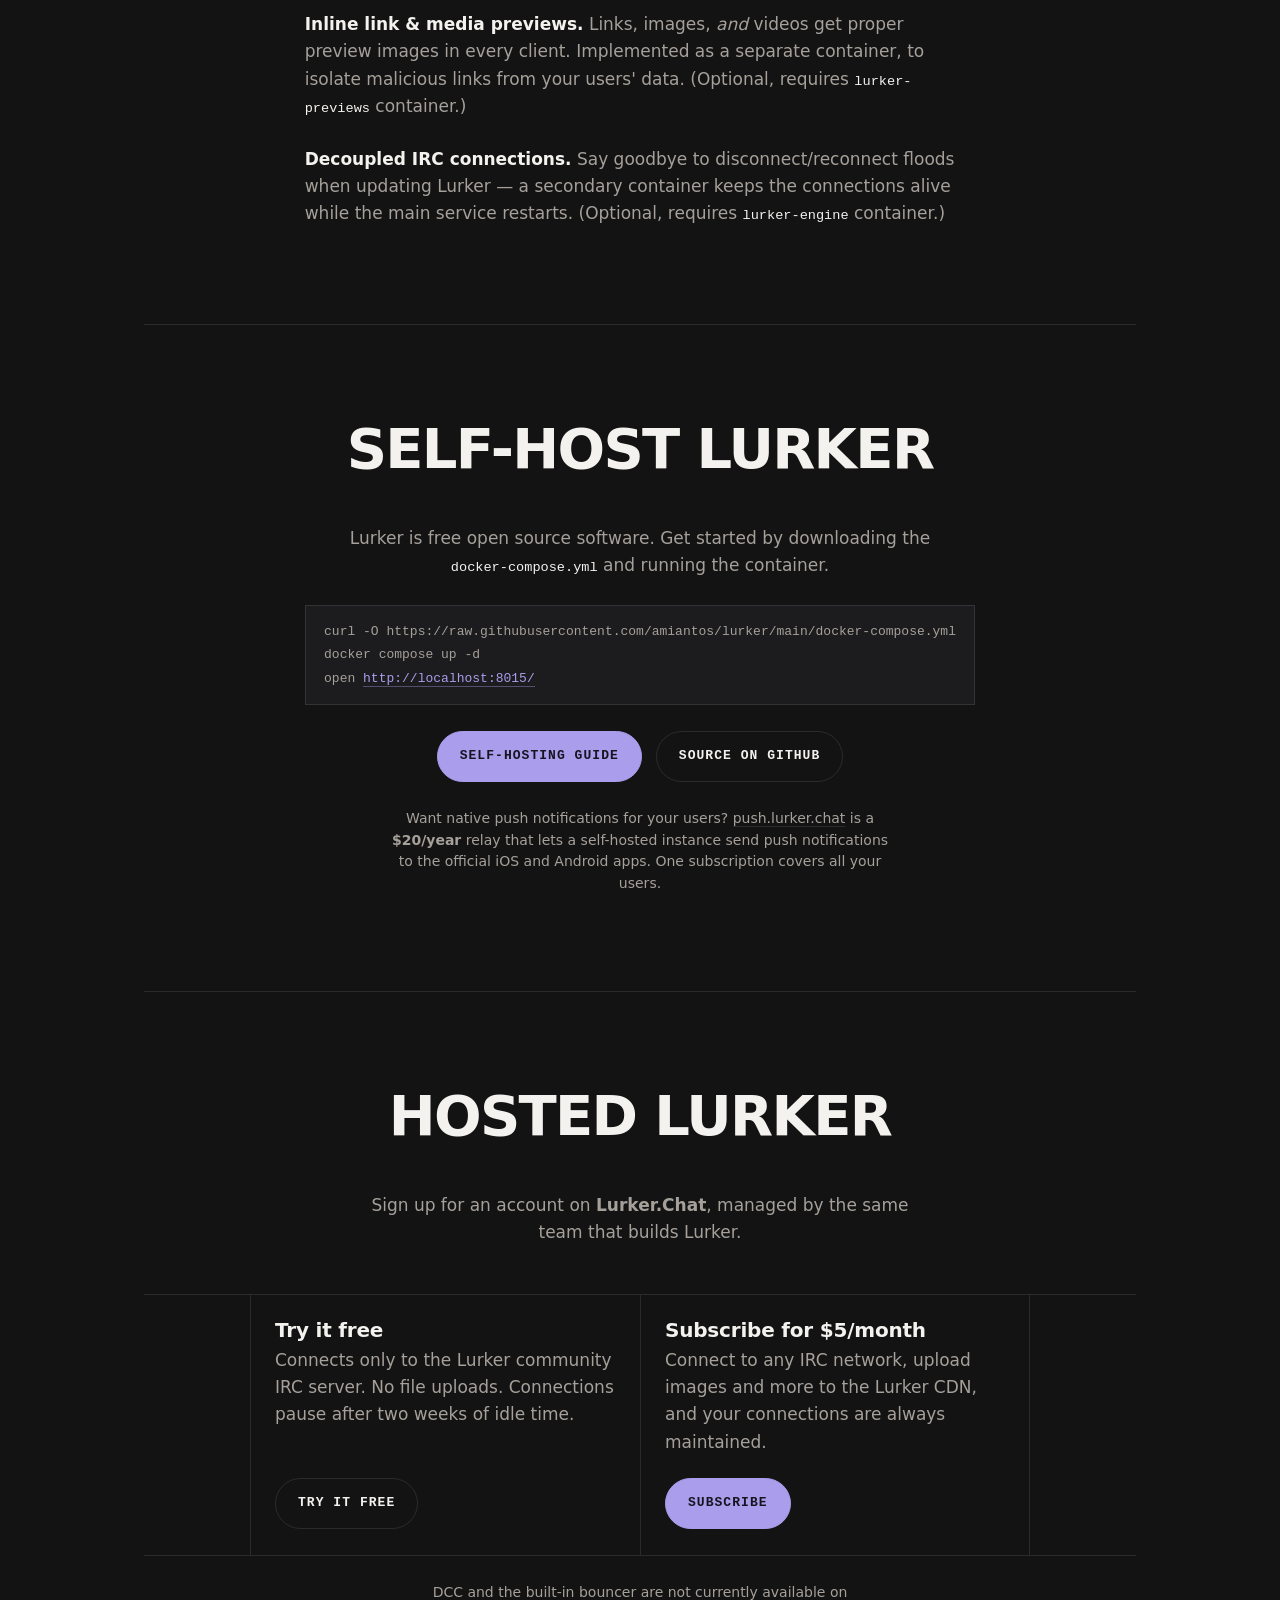
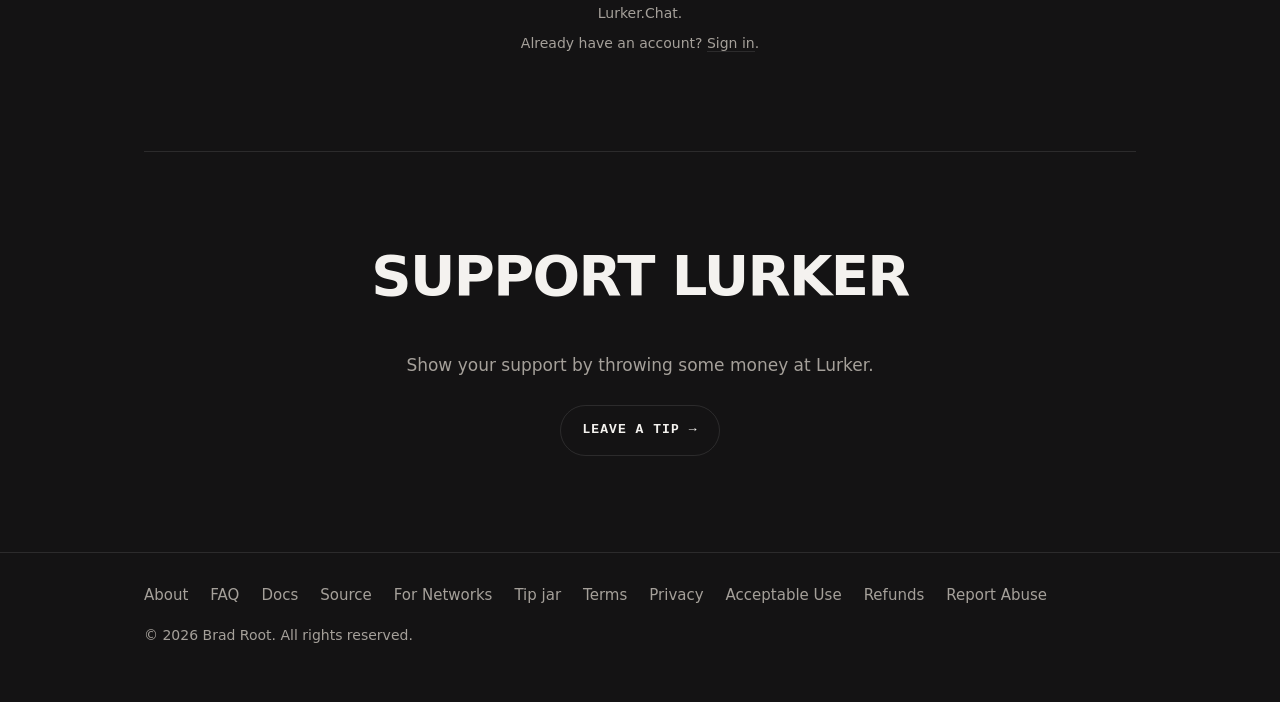
==== commit 9bedfbd2: "Home: briefer small print on DCC and the bouncer Co-Authored-By: Claude Fable 5.1 <noreply@anthropic" ====
--- a/index.html
+++ b/index.html
@@ -86,7 +86,7 @@
         </div>
       </div>
     </div>
-    <p class="fineprint muted">A hosted account doesn't include DCC or the built-in bouncer; those come with self-hosting.</p>
+    <p class="fineprint muted">DCC and the built-in bouncer are not currently available on Lurker.Chat.</p>
     <p class="fineprint muted">Already have an account? <a href="https://app.lurker.chat/login">Sign in</a>.</p>
   </section>
 
--- a/style.css
+++ b/style.css
@@ -237,7 +237,8 @@
   .doors .actions .btn { width: 100%; }
   .split { grid-template-columns: 1fr; grid-template-rows: none; gap: 36px; }
   .split > div { grid-row: auto; grid-template-rows: none; }
-  .split.titled { gap: 0; }
+  .split.titled { gap: 0; text-align: center; }
+  .split.titled .actions { justify-content: center; }
   .split.titled > div, .split.titled > div:last-child { border-left: 0; border-right: 0; padding-left: 0; padding-right: 0; }
   .split.titled > div + div { border-top: 1px solid var(--rule); }
 }
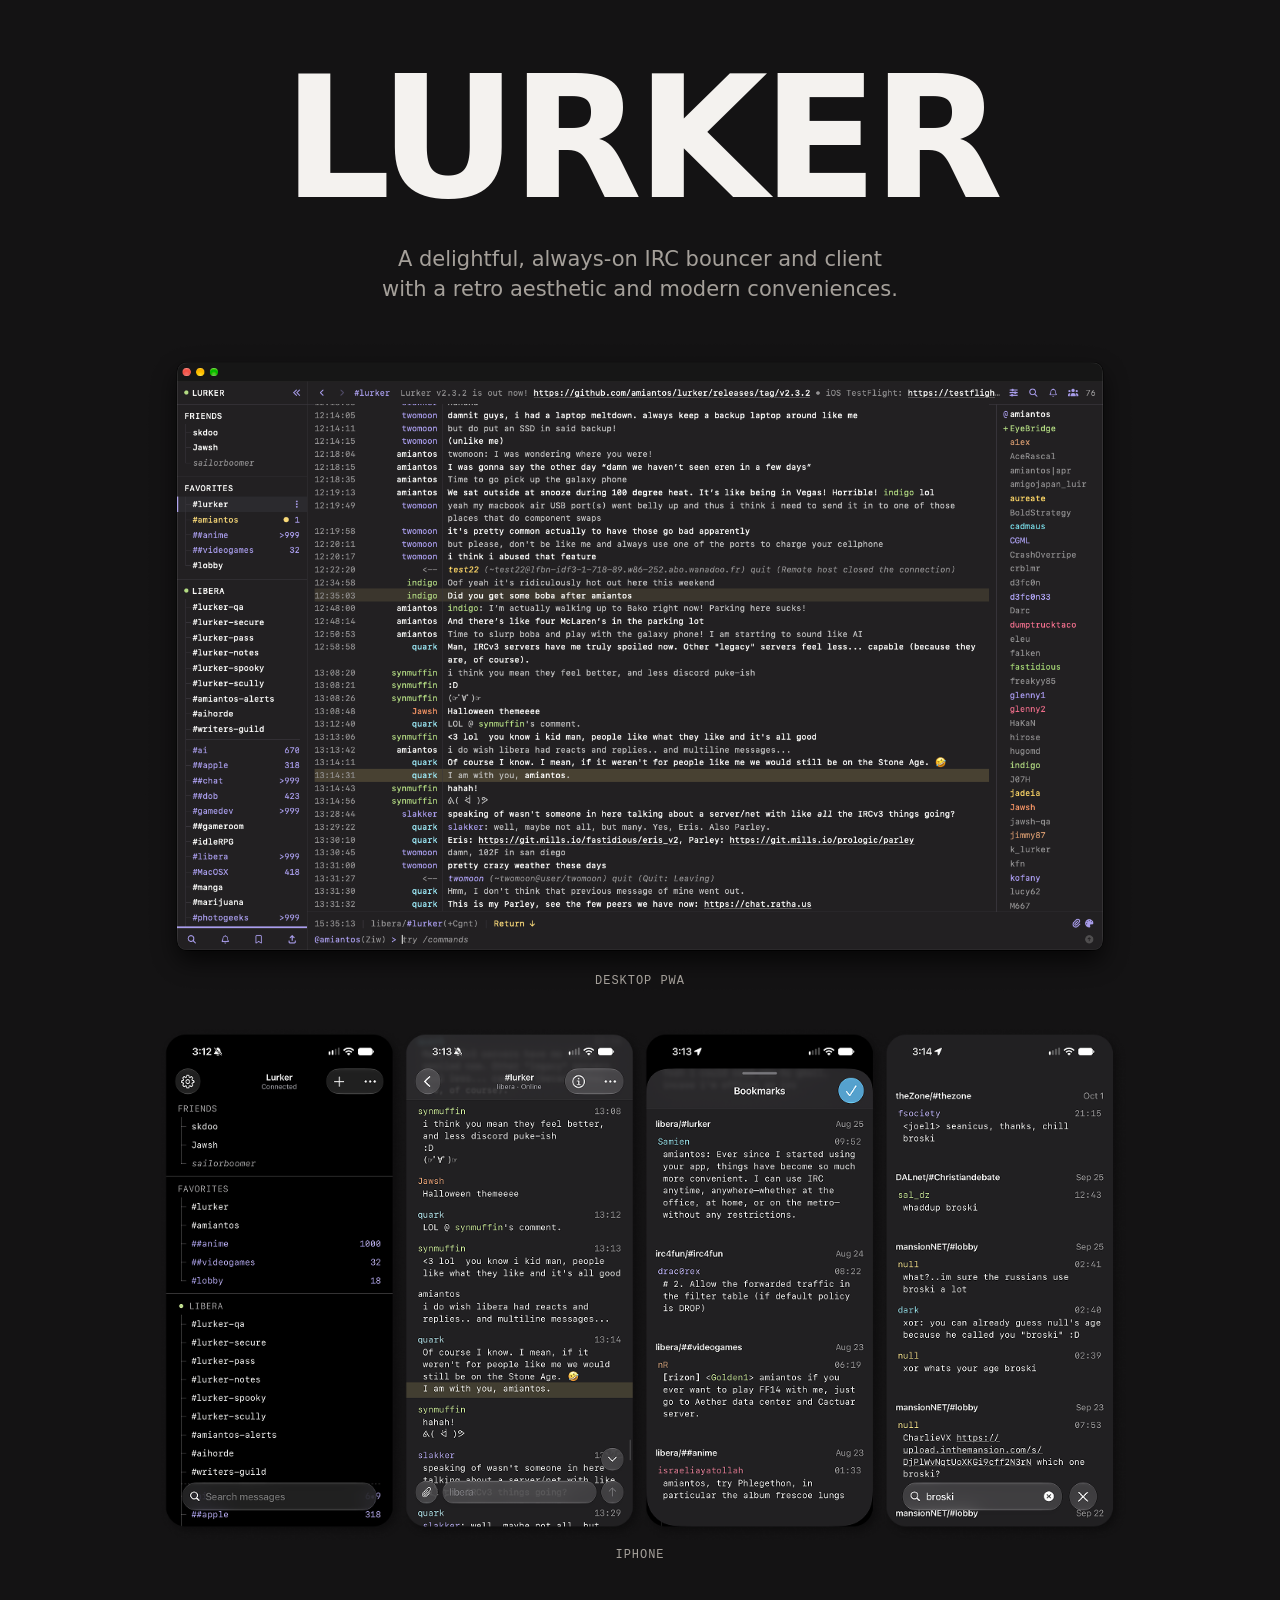
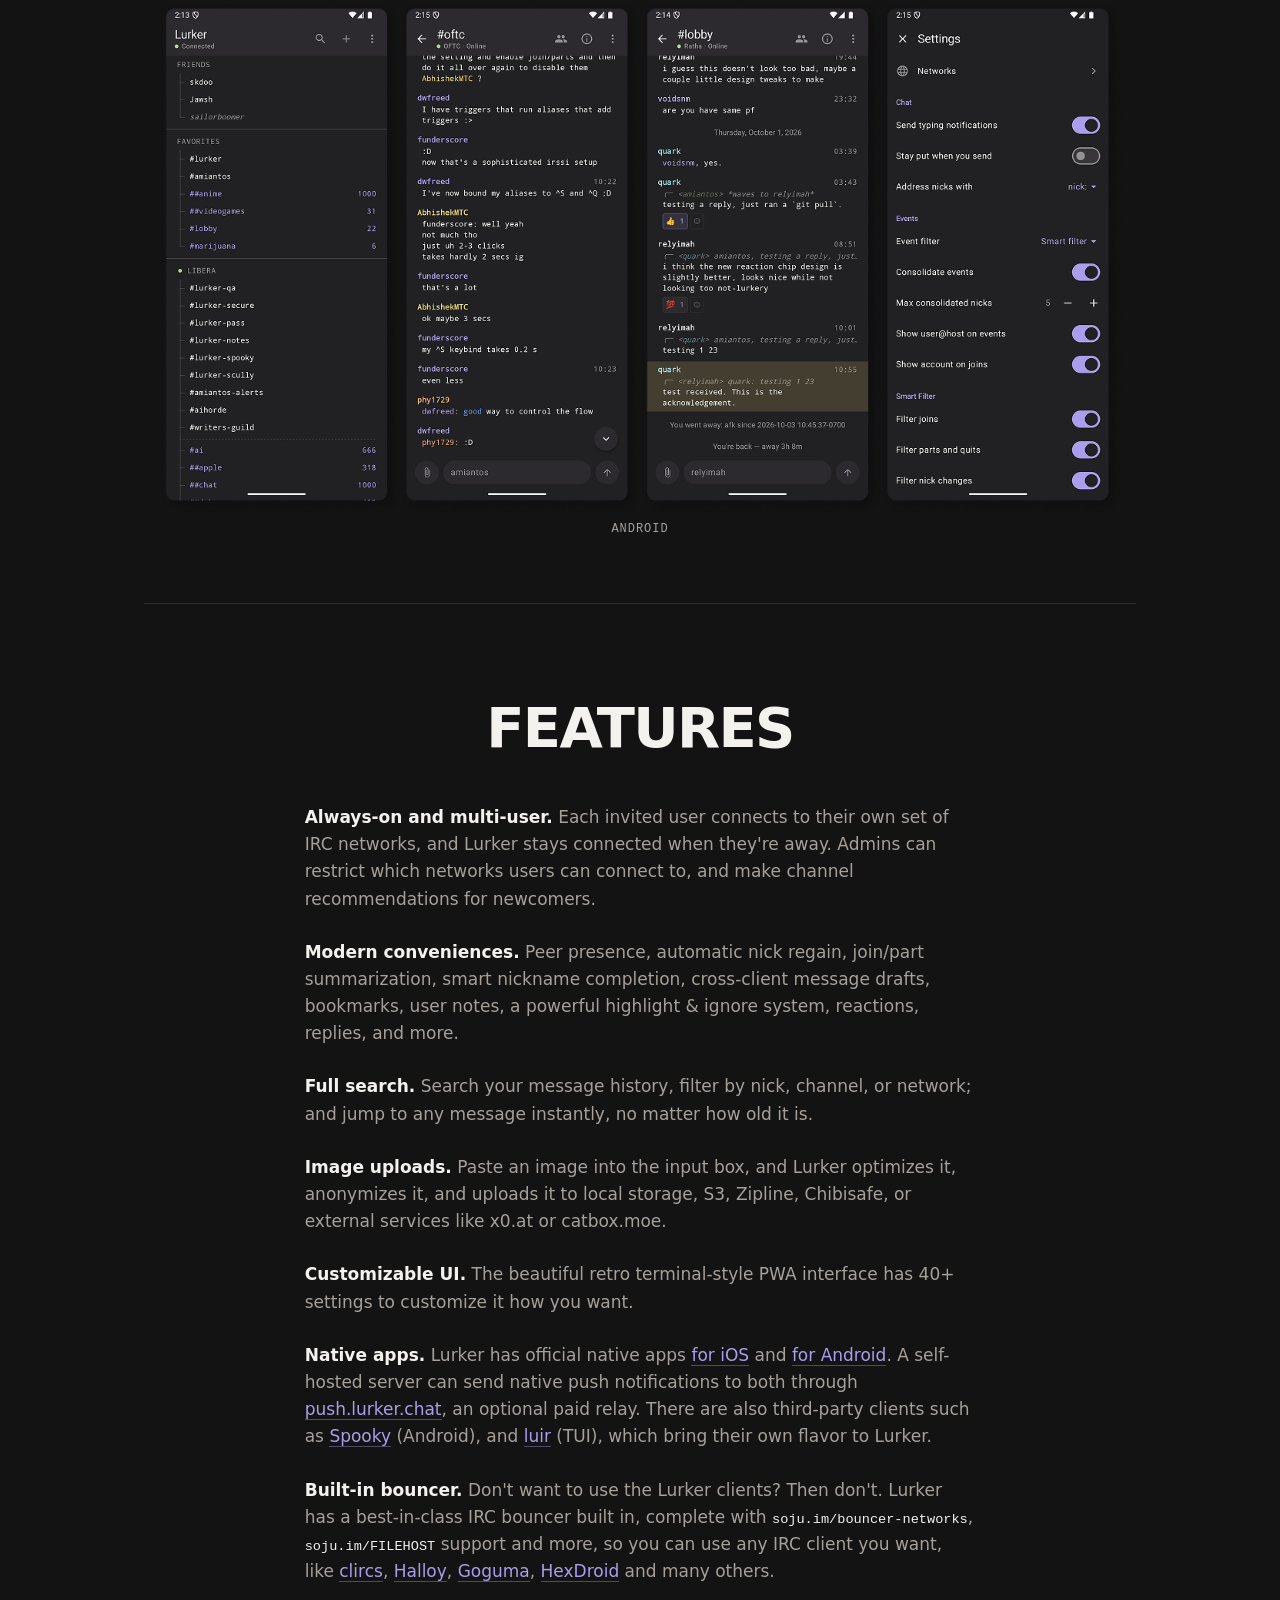
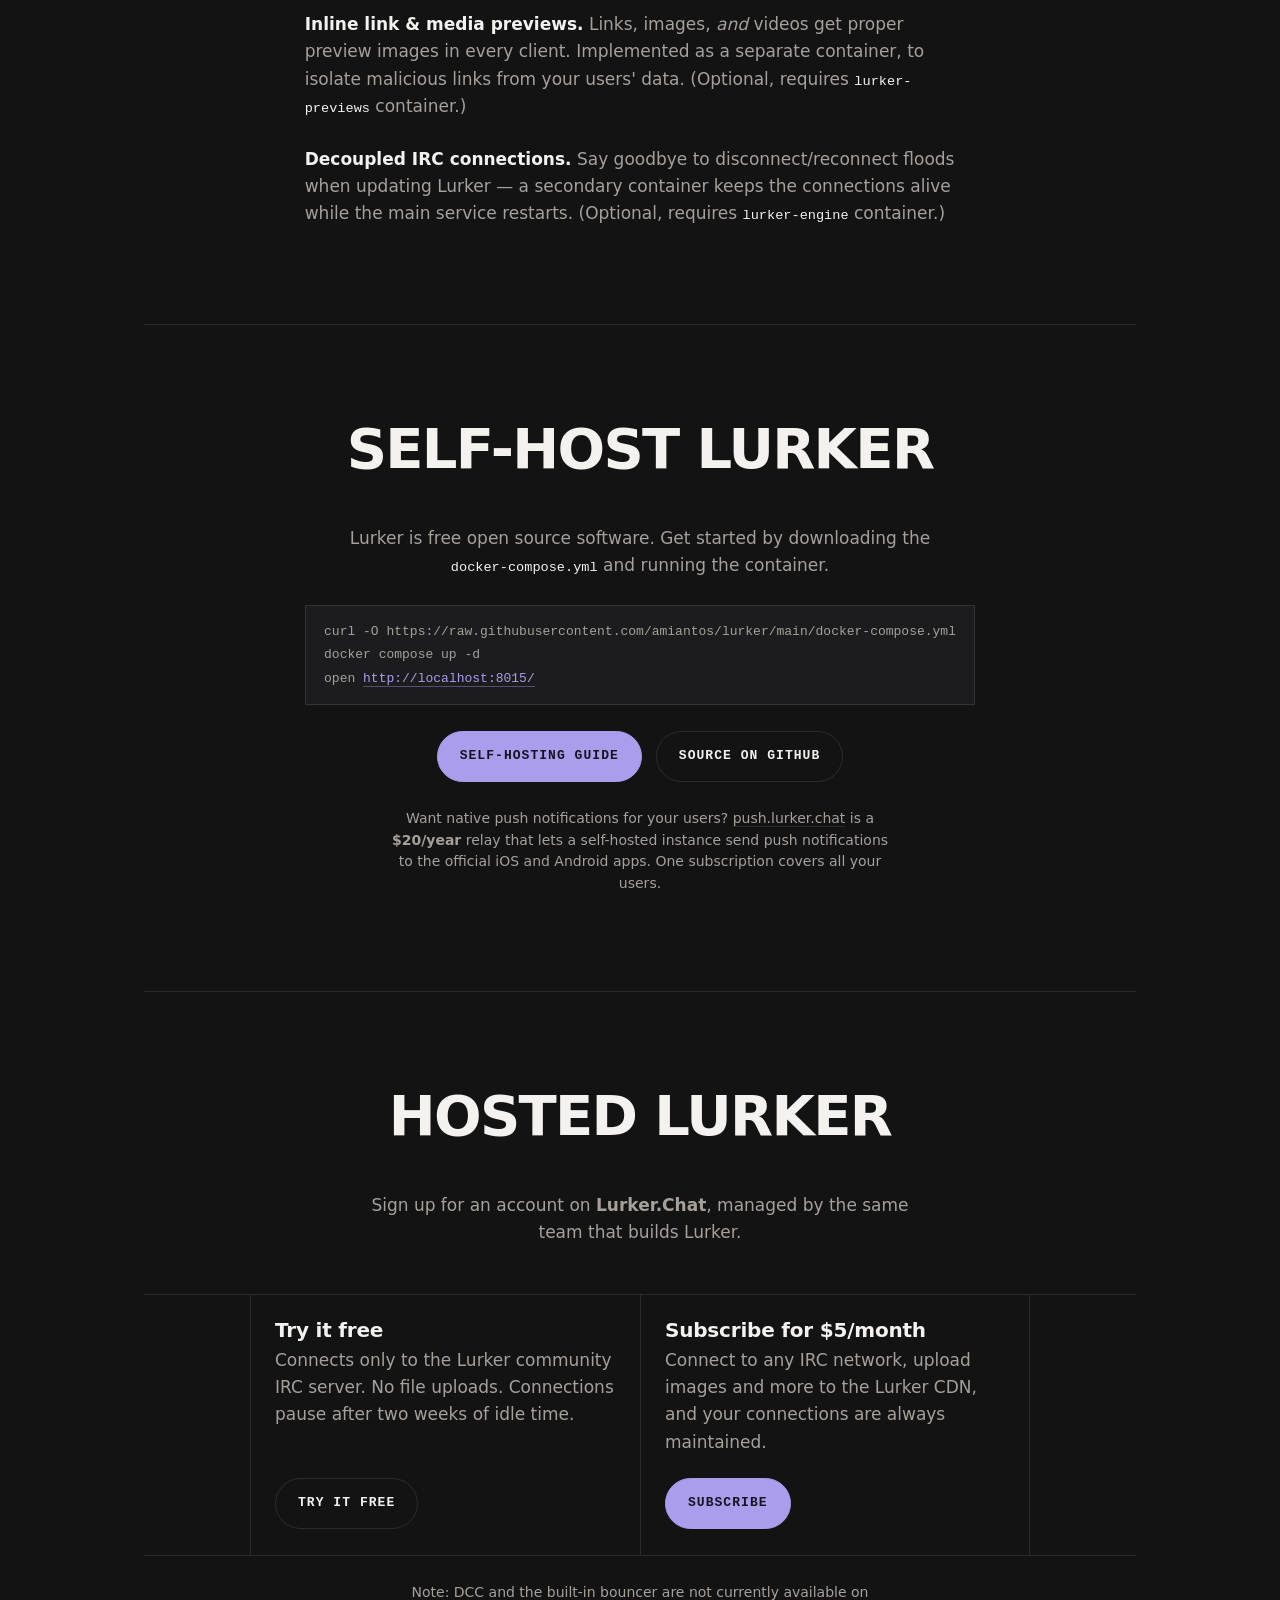
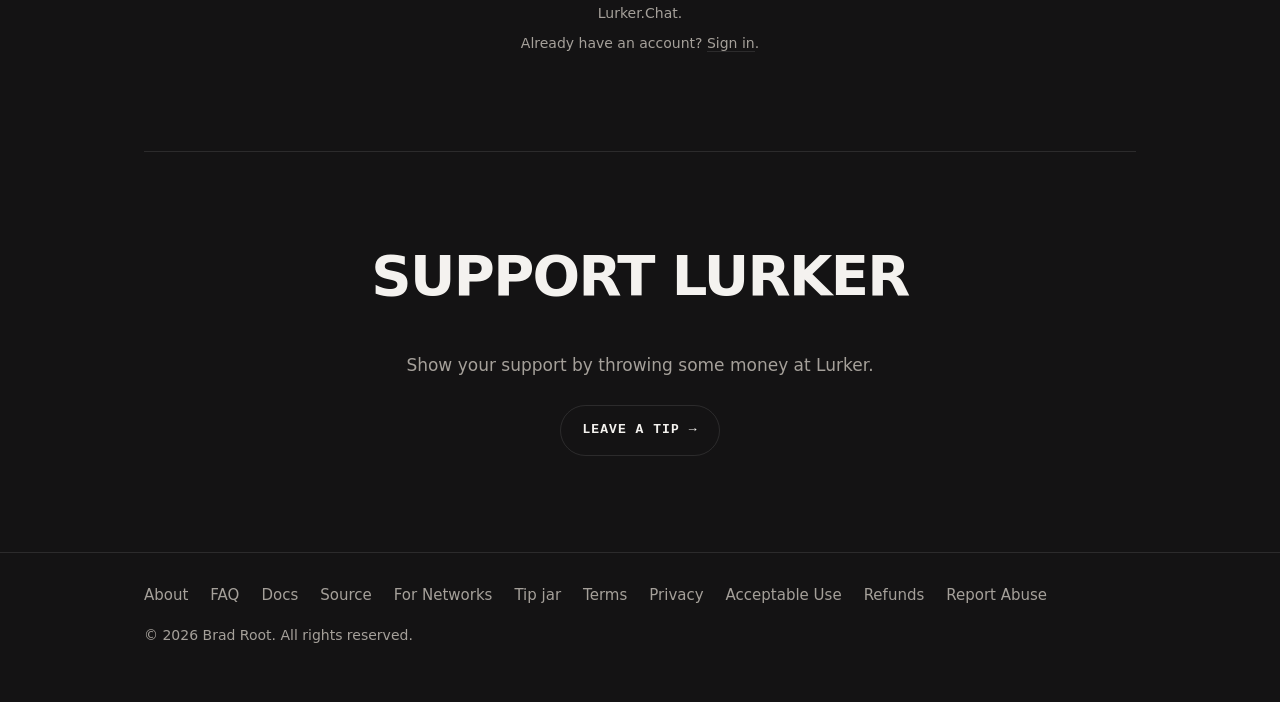
==== commit b7feef50: "Home: the DCC/bouncer small print opens with Note: Co-Authored-By: Claude Fable 5.1 <noreply@anthrop" ====
--- a/index.html
+++ b/index.html
@@ -86,7 +86,7 @@
         </div>
       </div>
     </div>
-    <p class="fineprint muted">DCC and the built-in bouncer are not currently available on Lurker.Chat.</p>
+    <p class="fineprint muted">Note: DCC and the built-in bouncer are not currently available on Lurker.Chat.</p>
     <p class="fineprint muted">Already have an account? <a href="https://app.lurker.chat/login">Sign in</a>.</p>
   </section>
 
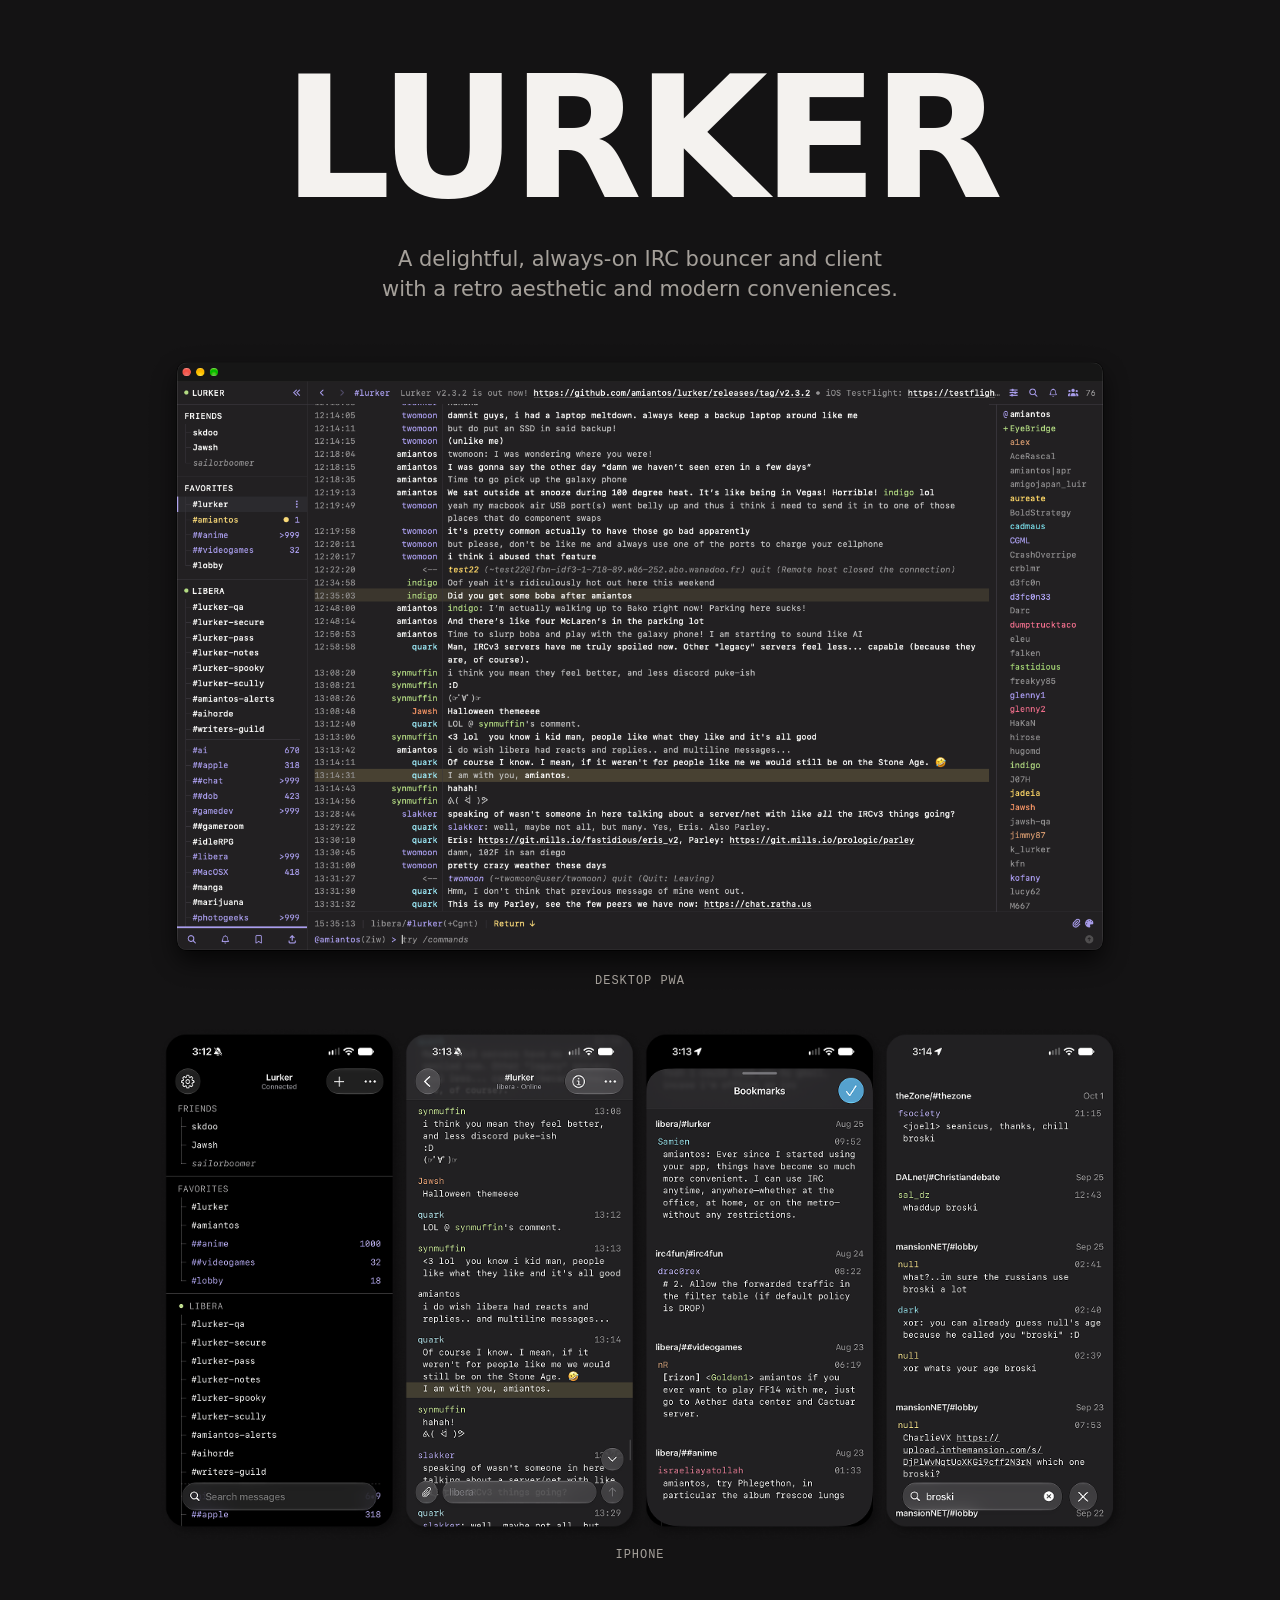
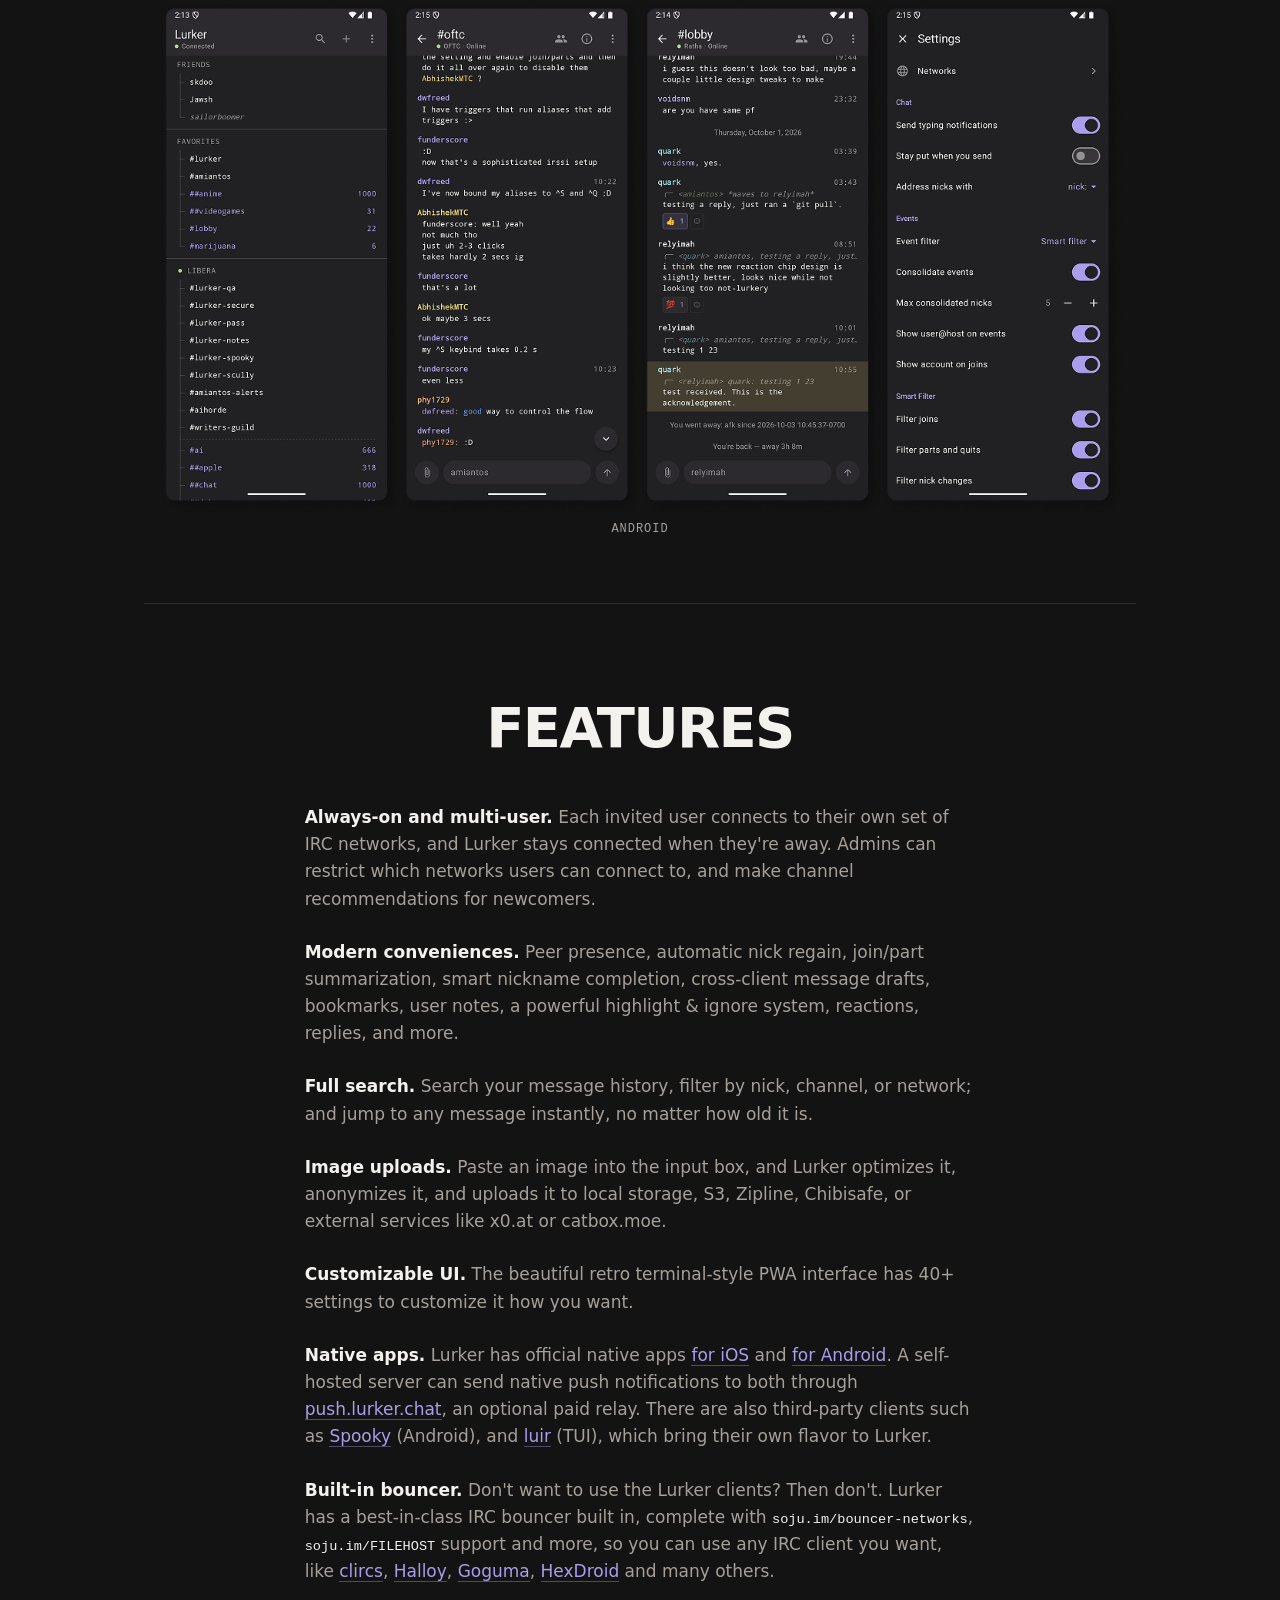
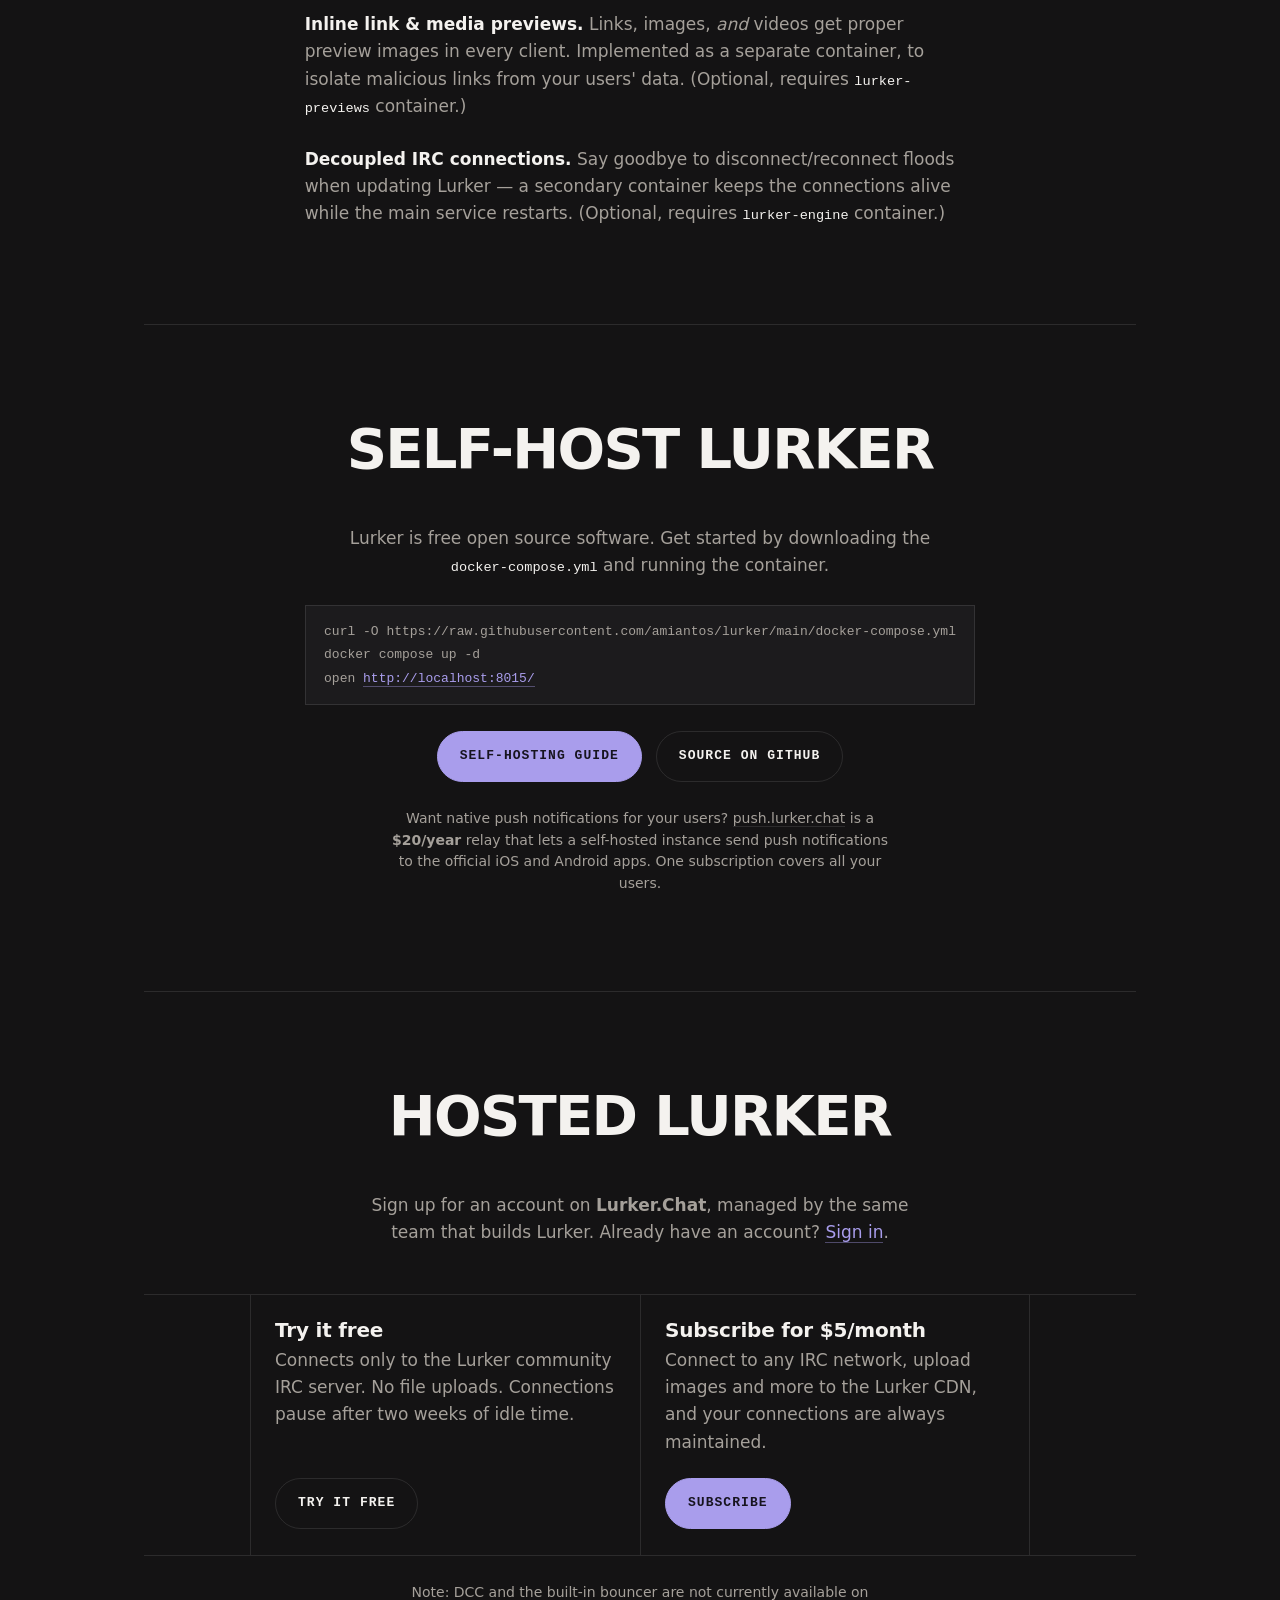
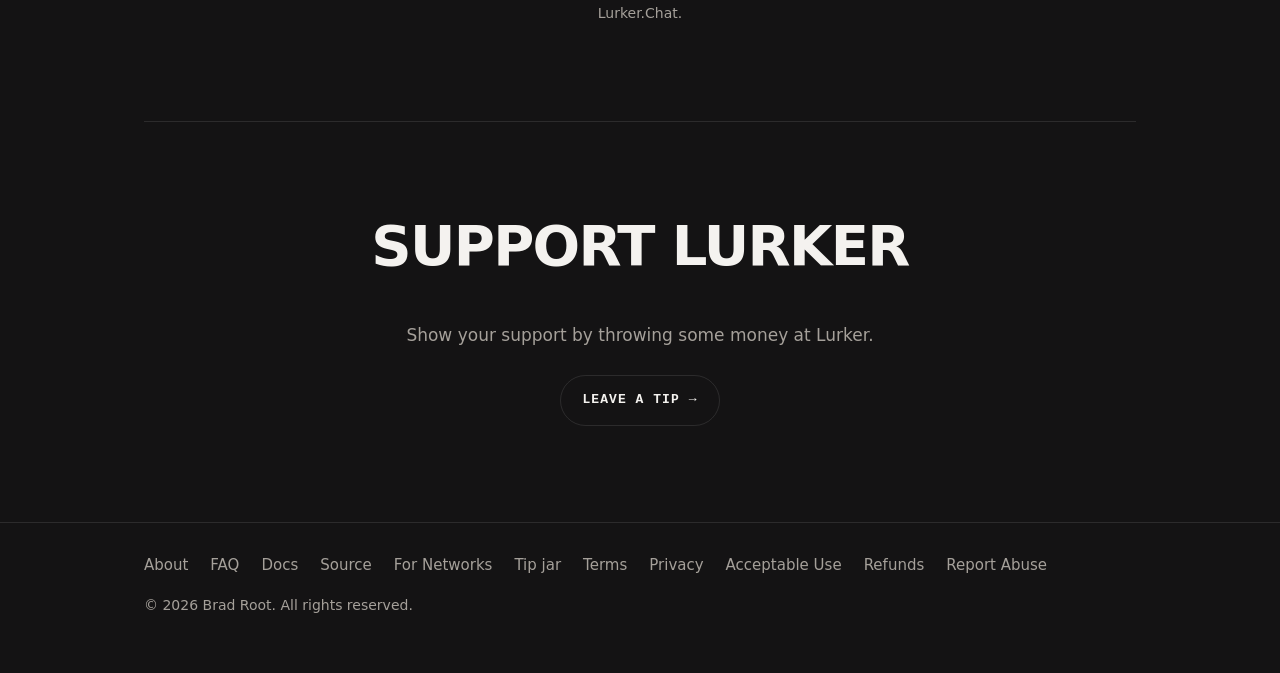
==== commit 0dc29ccb: "Home: the sign-in link joins the hosted lede Co-Authored-By: Claude Fable 5.1 <noreply@anthropic.com" ====
--- a/index.html
+++ b/index.html
@@ -71,7 +71,7 @@
 
   <section class="doors" id="pay-for-lurker">
     <h2>Hosted Lurker</h2>
-    <p class="doors-lede">Sign up for an account on <strong>Lurker.Chat</strong>, managed by the same team that builds Lurker.</p>
+    <p class="doors-lede">Sign up for an account on <strong>Lurker.Chat</strong>, managed by the same team that builds Lurker. Already have an account? <a href="https://app.lurker.chat/login">Sign in</a>.</p>
     <div class="plans">
       <div class="split titled">
         <div>
@@ -87,7 +87,6 @@
       </div>
     </div>
     <p class="fineprint muted">Note: DCC and the built-in bouncer are not currently available on Lurker.Chat.</p>
-    <p class="fineprint muted">Already have an account? <a href="https://app.lurker.chat/login">Sign in</a>.</p>
   </section>
 
   <section class="doors" id="support-lurker">
--- a/style.css
+++ b/style.css
@@ -124,7 +124,6 @@
 .doors .doors-lede { margin: 0 auto; max-width: 54ch; color: var(--fg-2); }
 .doors .actions { display: flex; flex-wrap: wrap; gap: 14px; justify-content: center; margin: 26px 0 0; }
 .doors .fineprint { margin: 26px auto 0; max-width: 56ch; }
-.doors .fineprint + .fineprint { margin-top: 8px; }
 /* managed hosting: two titled plans in a ruled box. The horizontal rules run the
    full width of the section; the box with its vertical rules sits centered on them. */
 .doors .plans { margin-top: clamp(28px, 5vw, 48px); border-top: 1px solid var(--rule); border-bottom: 1px solid var(--rule); }
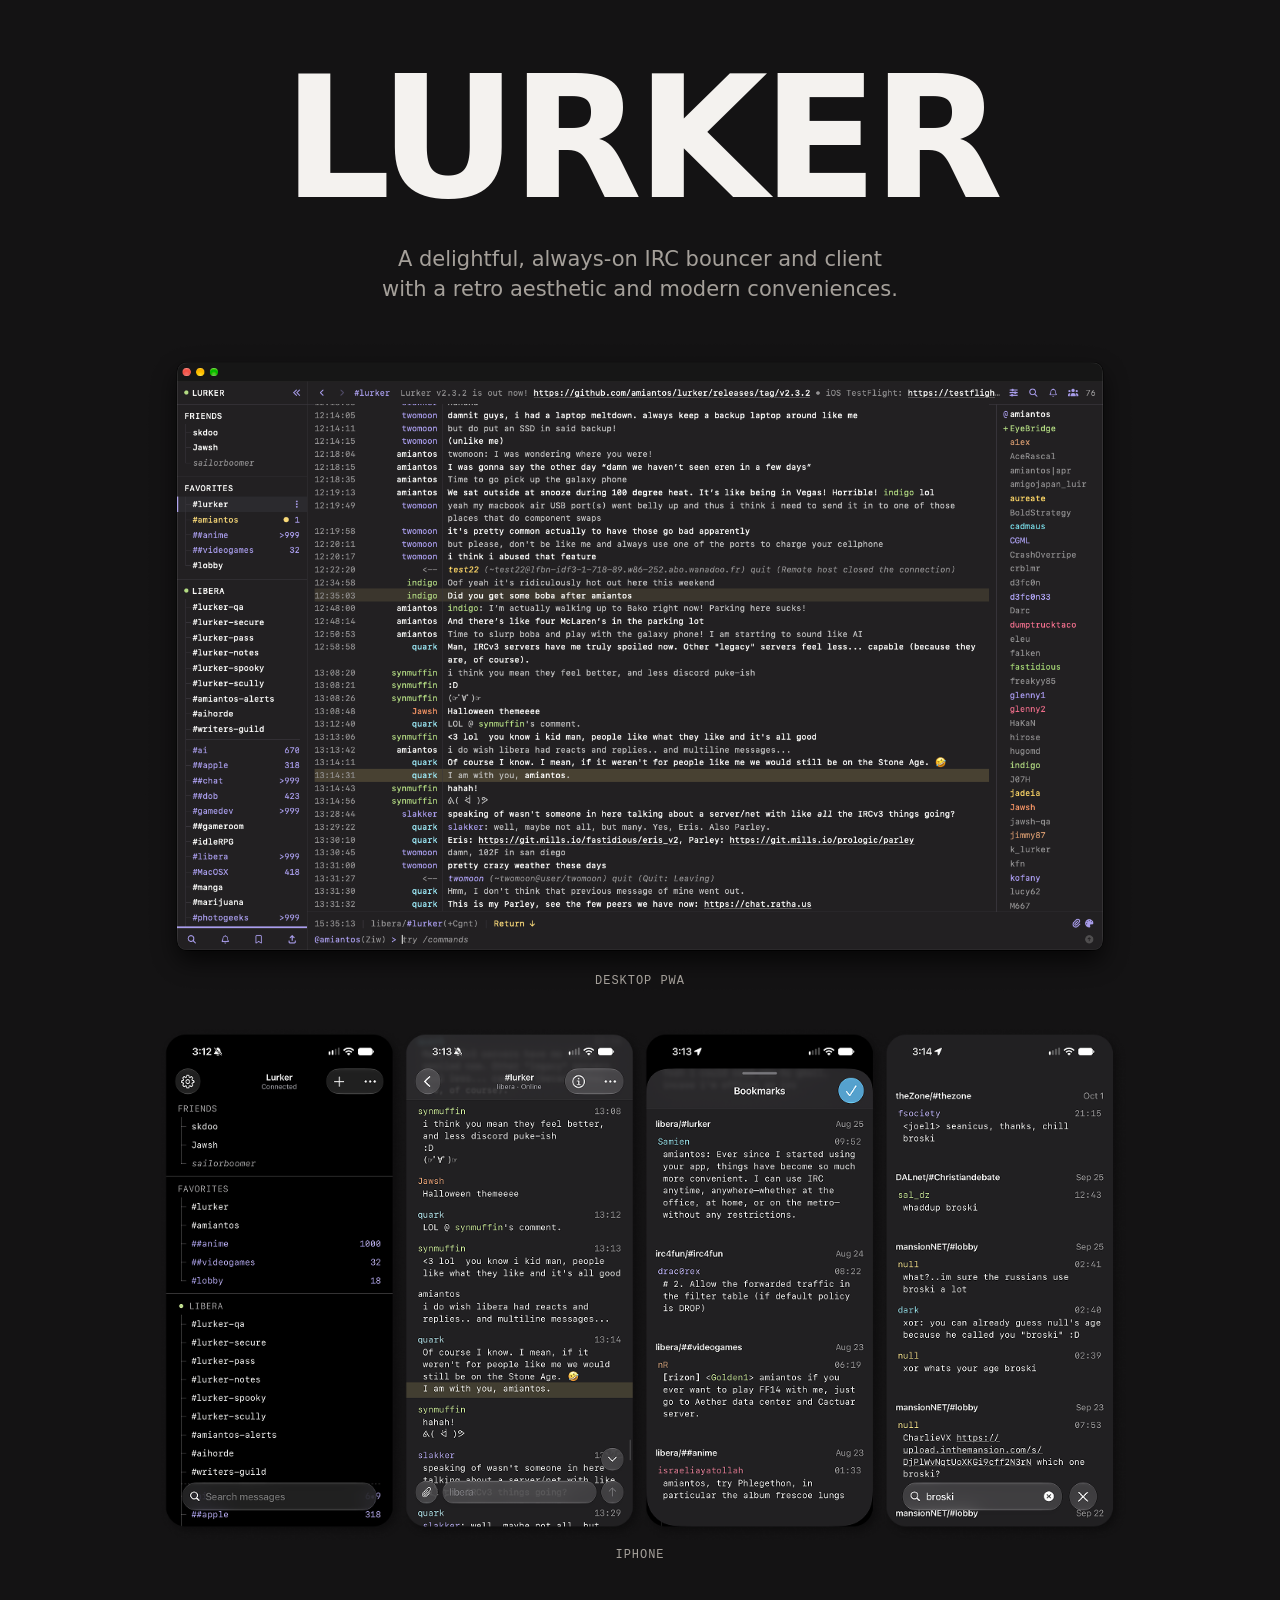
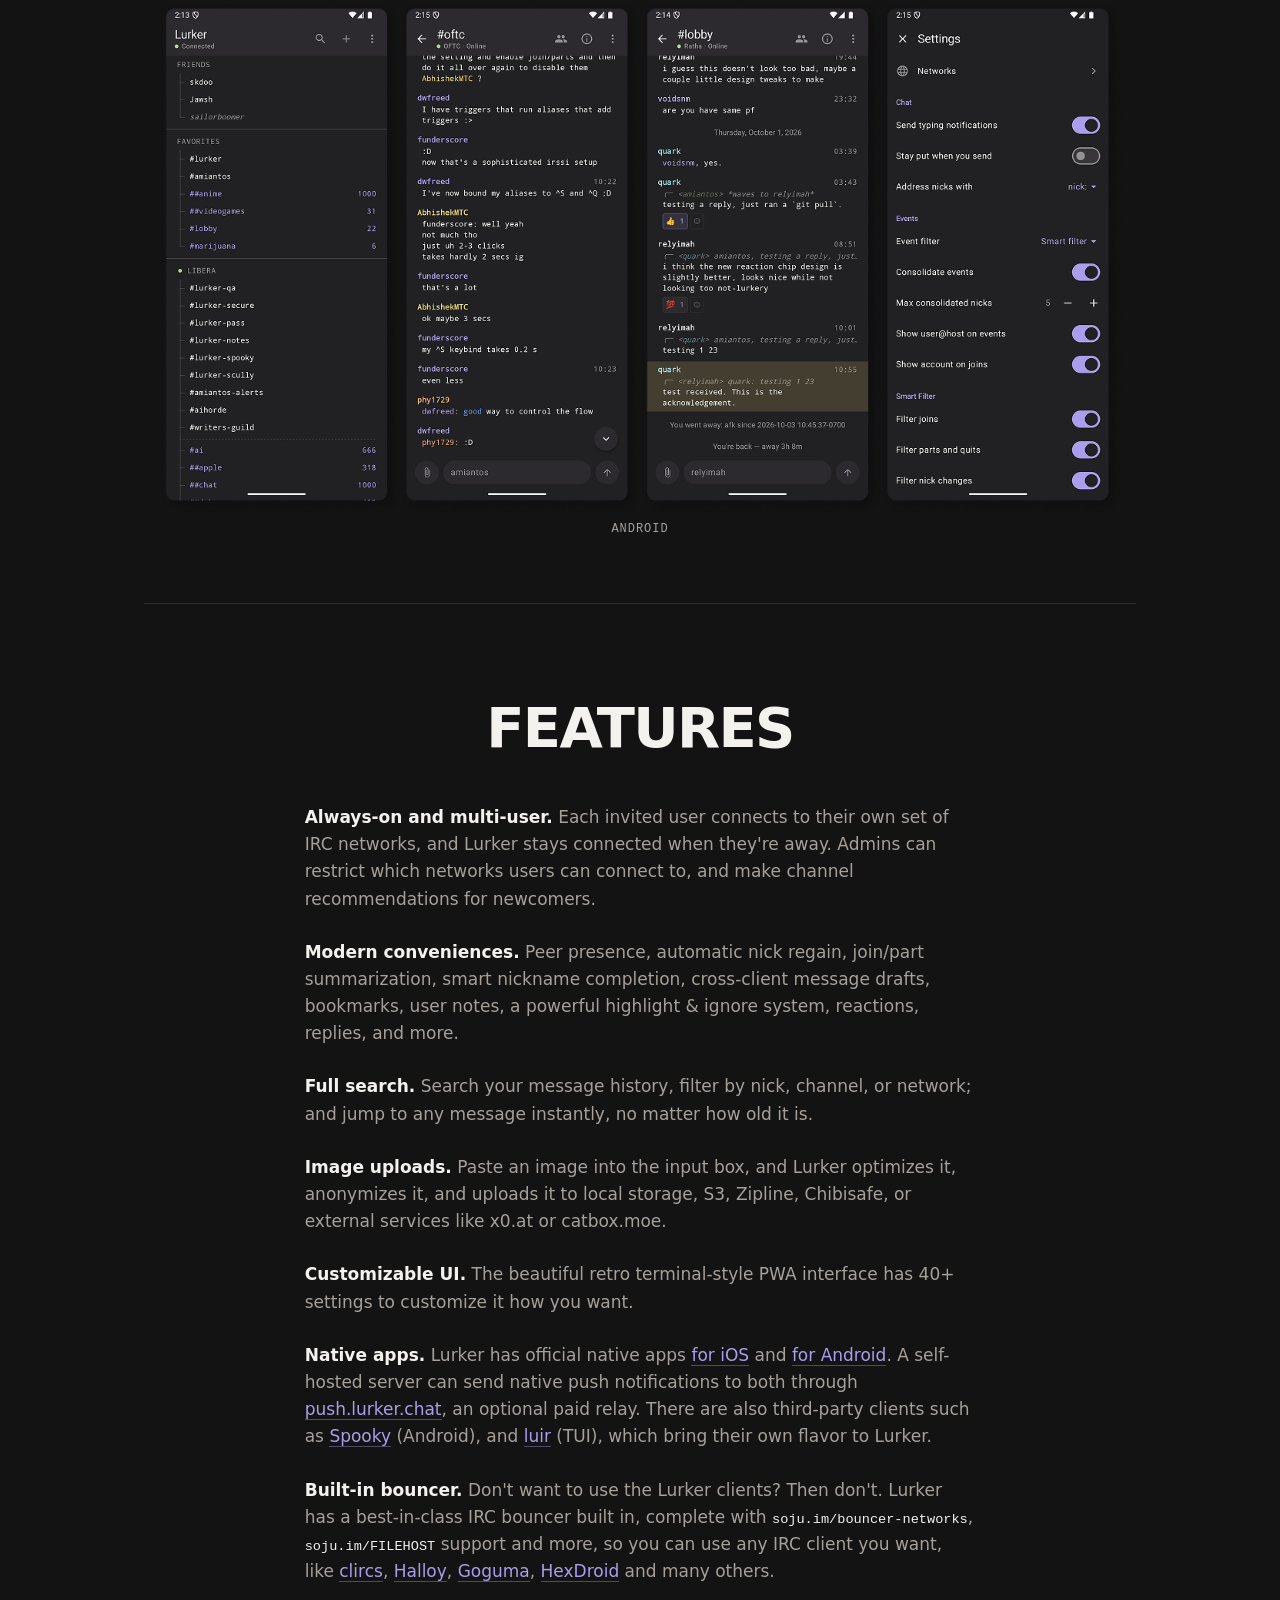
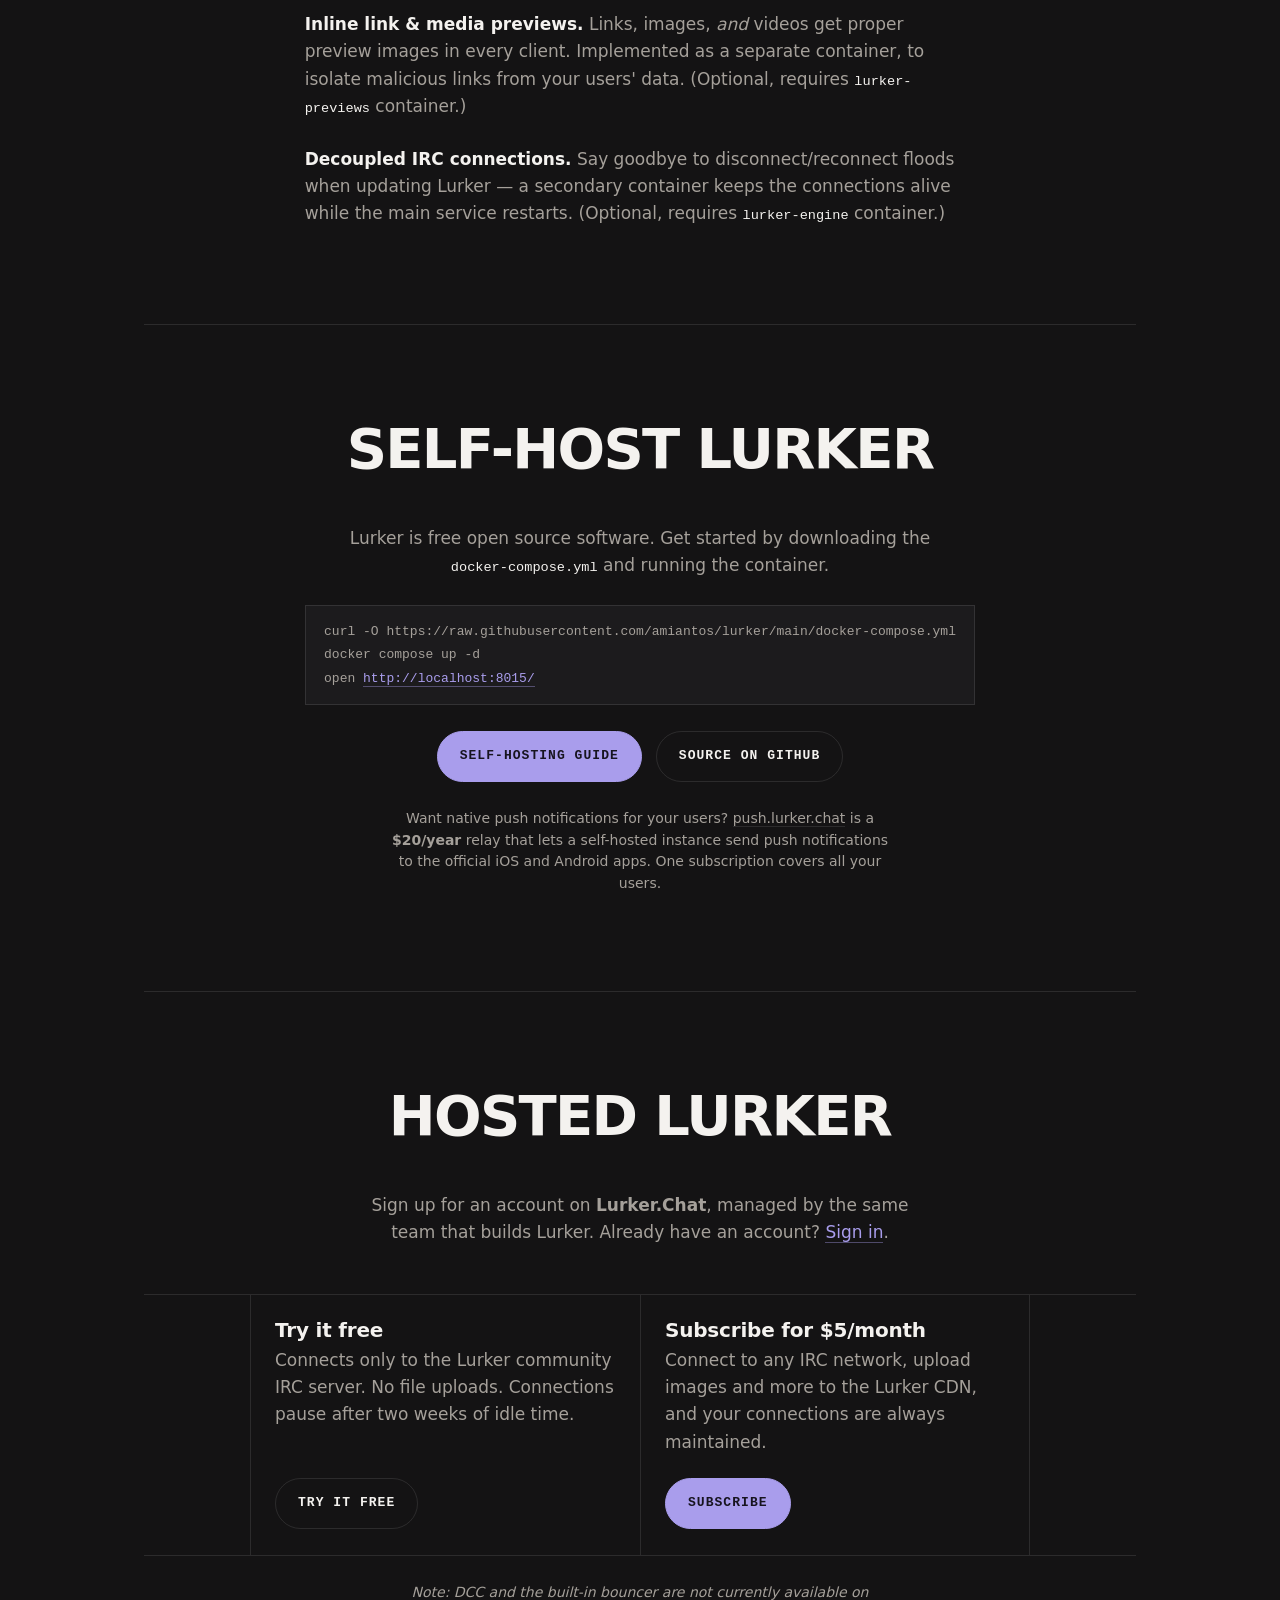
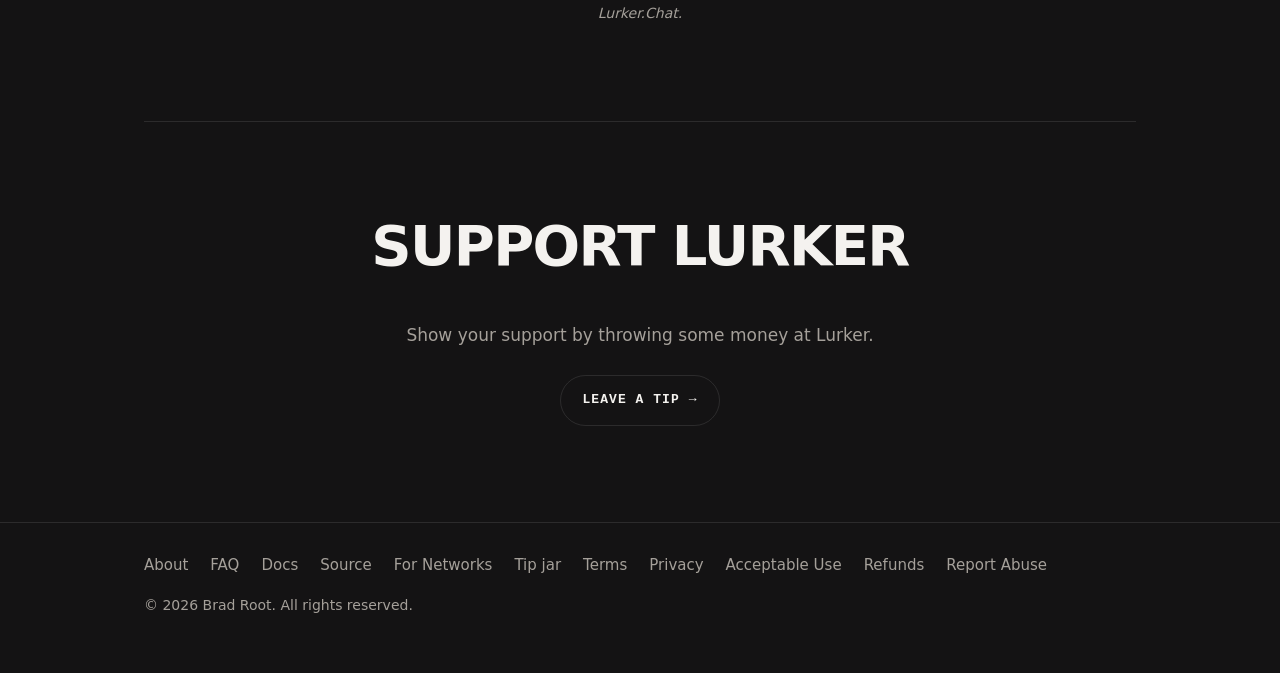
==== commit 8b29124a: "Home: the DCC/bouncer note in italics Co-Authored-By: Claude Fable 5.1 <noreply@anthropic.com>" ====
--- a/index.html
+++ b/index.html
@@ -86,7 +86,7 @@
         </div>
       </div>
     </div>
-    <p class="fineprint muted">Note: DCC and the built-in bouncer are not currently available on Lurker.Chat.</p>
+    <p class="fineprint muted"><em>Note: DCC and the built-in bouncer are not currently available on Lurker.Chat.</em></p>
   </section>
 
   <section class="doors" id="support-lurker">
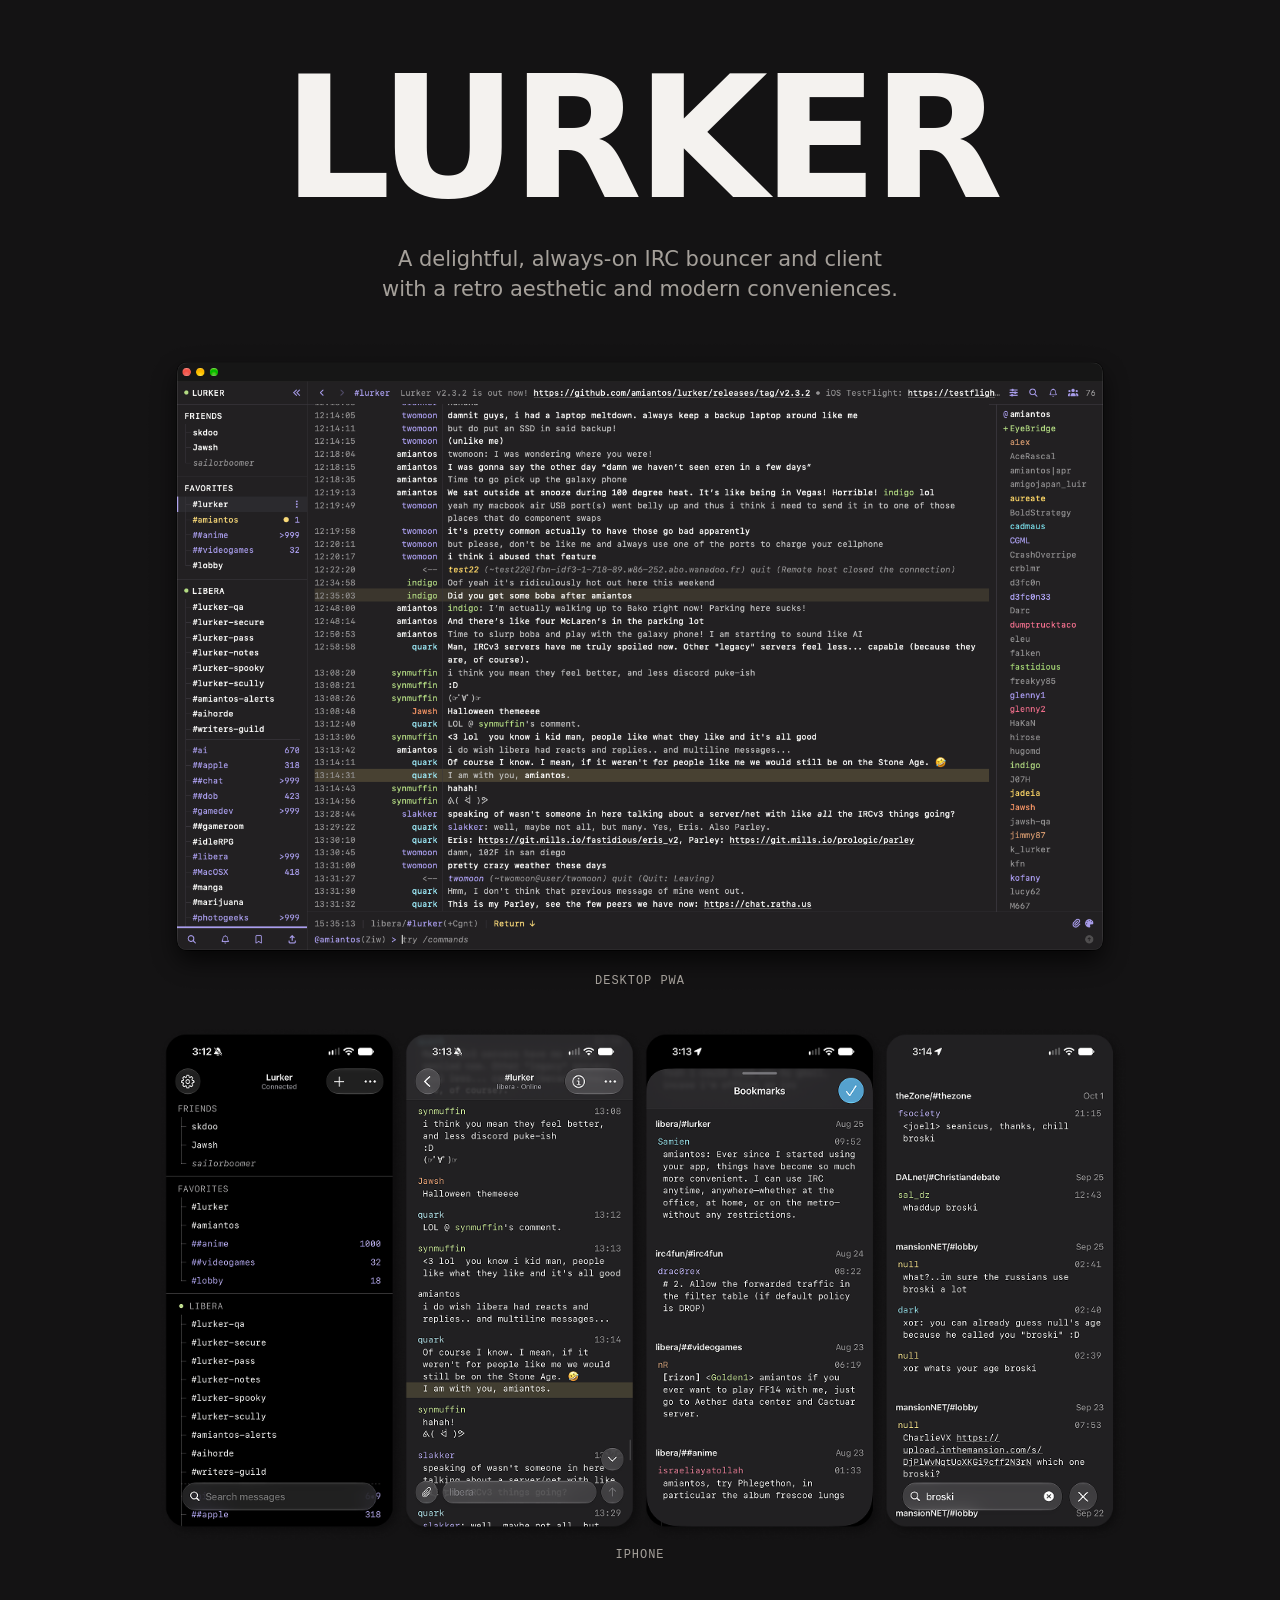
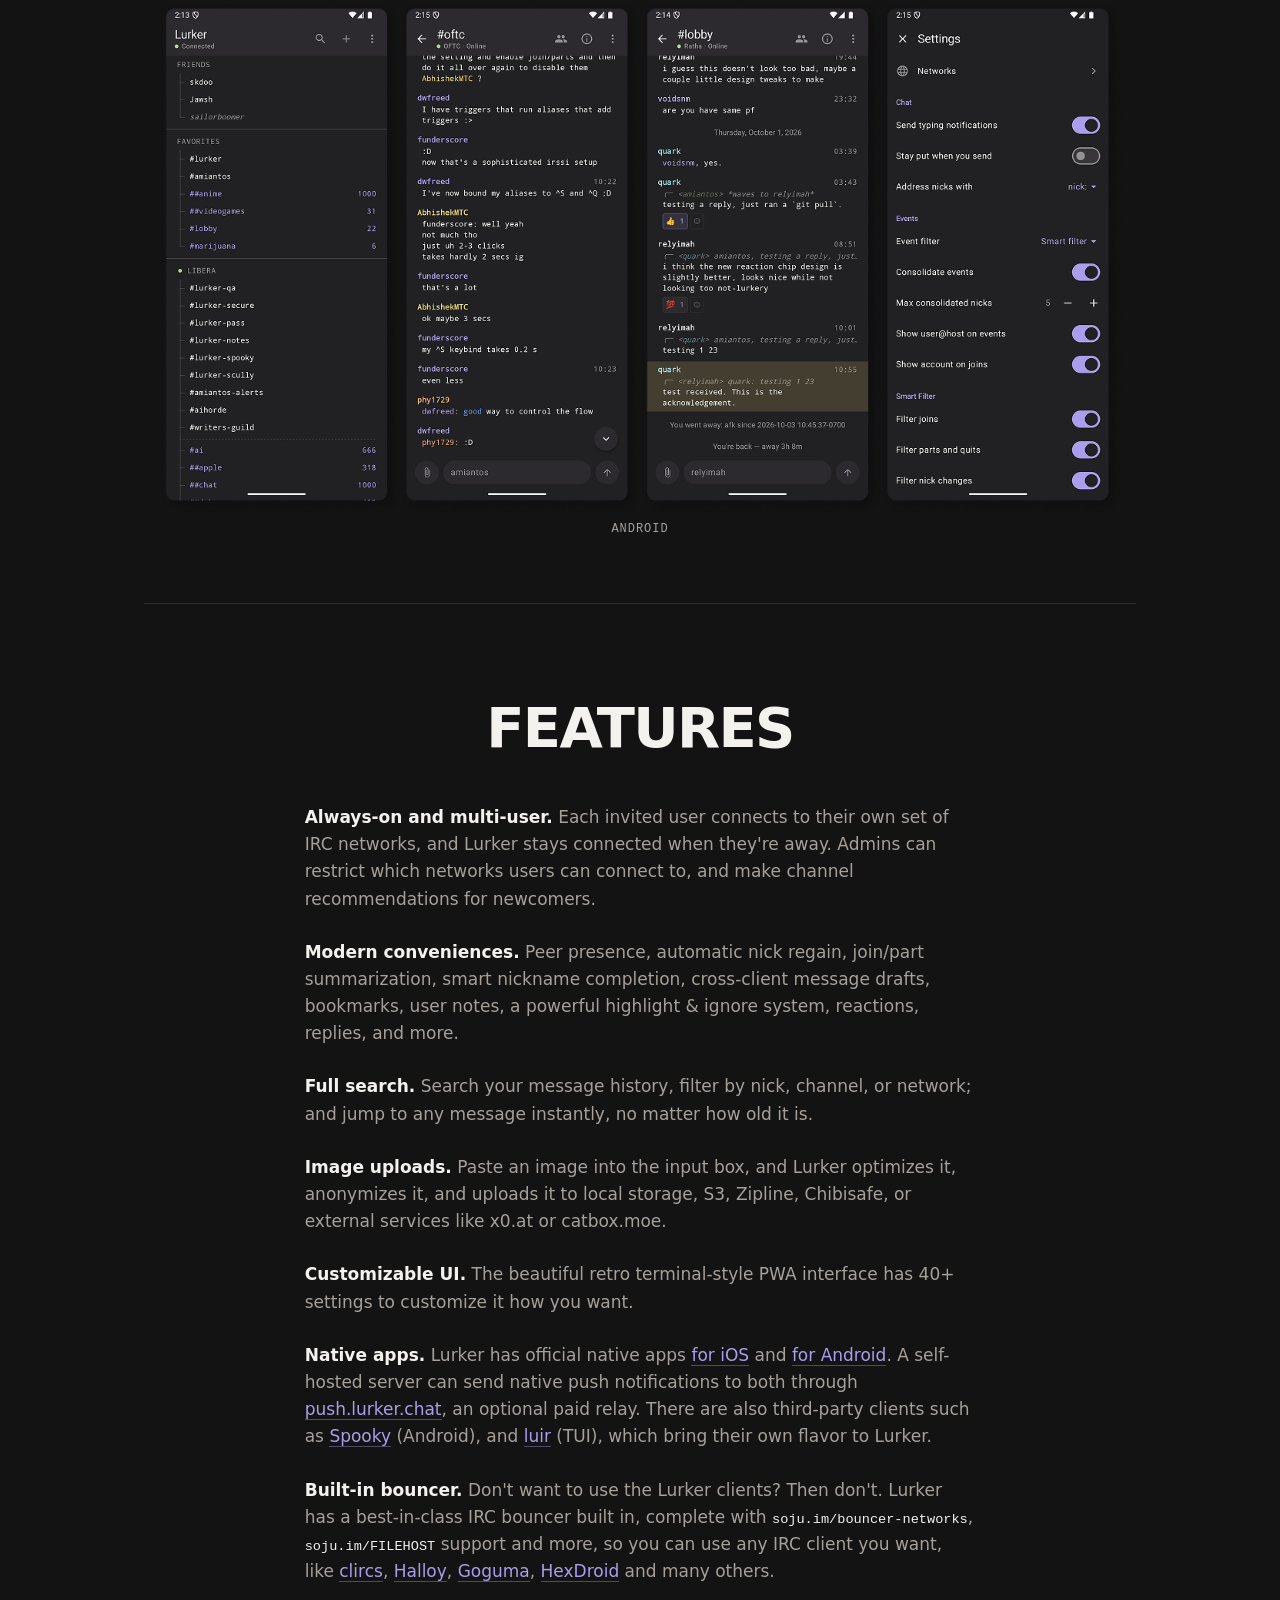
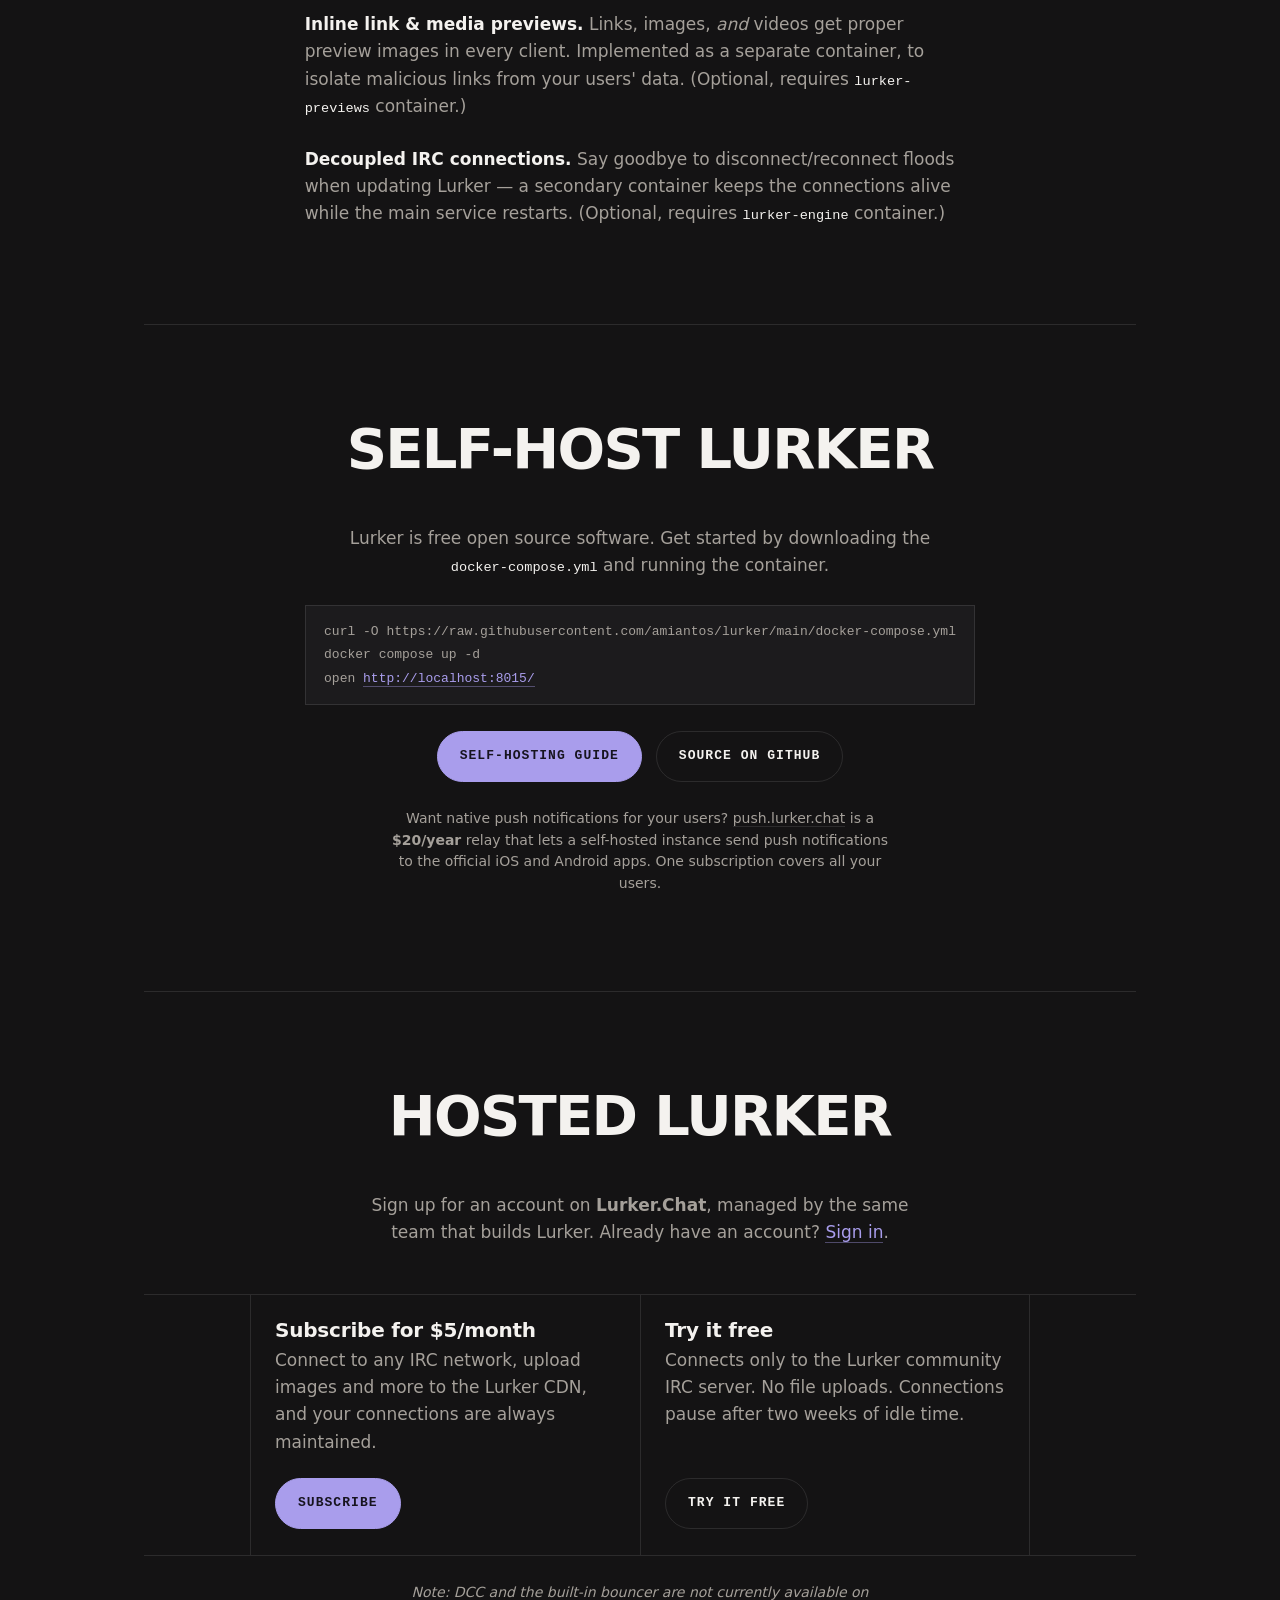
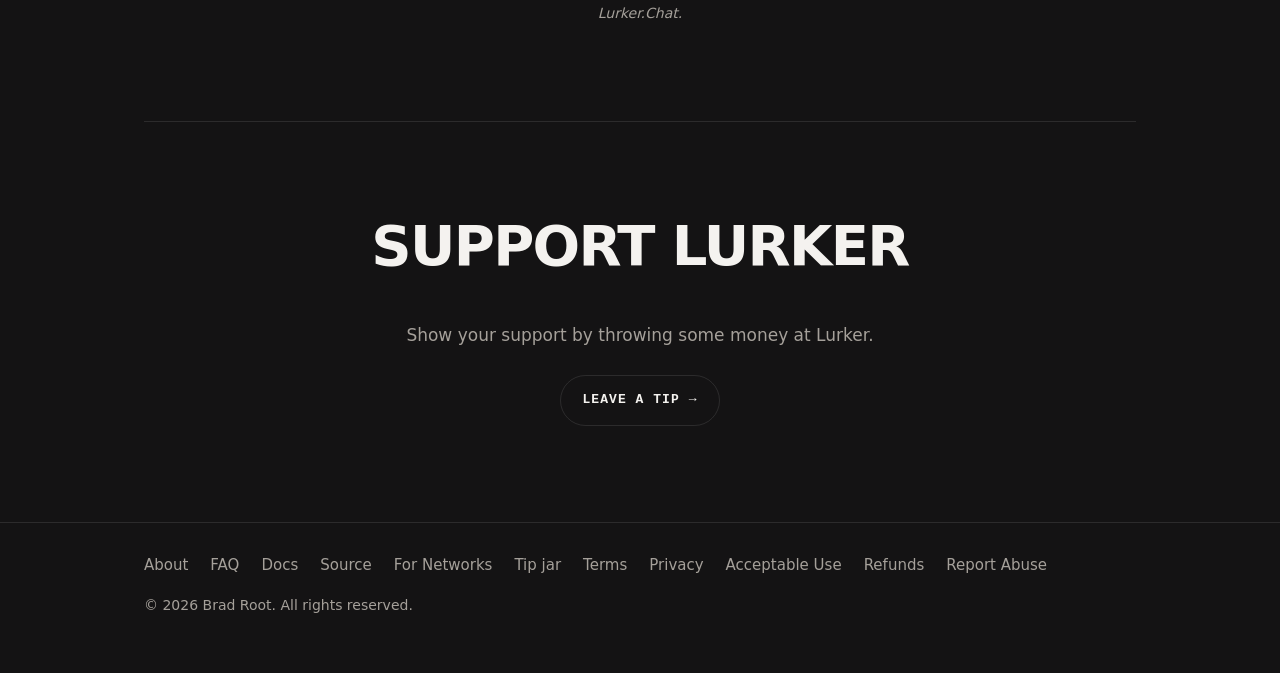
==== commit 6a120bc8: "Home: Subscribe is the first plan box, Try it free the second Co-Authored-By: Claude Fable 5.1 <nore" ====
--- a/index.html
+++ b/index.html
@@ -75,14 +75,14 @@
     <div class="plans">
       <div class="split titled">
         <div>
+          <h3>Subscribe for $5/month</h3>
+          <p>Connect to any IRC network, upload images and more to the Lurker CDN, and your connections are always maintained.</p>
+          <p class="actions"><a class="btn primary" href="https://app.lurker.chat/signup?plan=paid">Subscribe</a></p>
+        </div>
+        <div>
           <h3>Try it free</h3>
           <p>Connects only to the Lurker community IRC server. No file uploads. Connections pause after two weeks of idle time.</p>
           <p class="actions"><a class="btn" href="https://app.lurker.chat/signup">Try it free</a></p>
-        </div>
-        <div>
-          <h3>Subscribe for $5/month</h3>
-          <p>Connect to any IRC network, upload images and more to the Lurker CDN, and your connections are always maintained.</p>
-          <p class="actions"><a class="btn primary" href="https://app.lurker.chat/signup?plan=paid">Subscribe</a></p>
         </div>
       </div>
     </div>
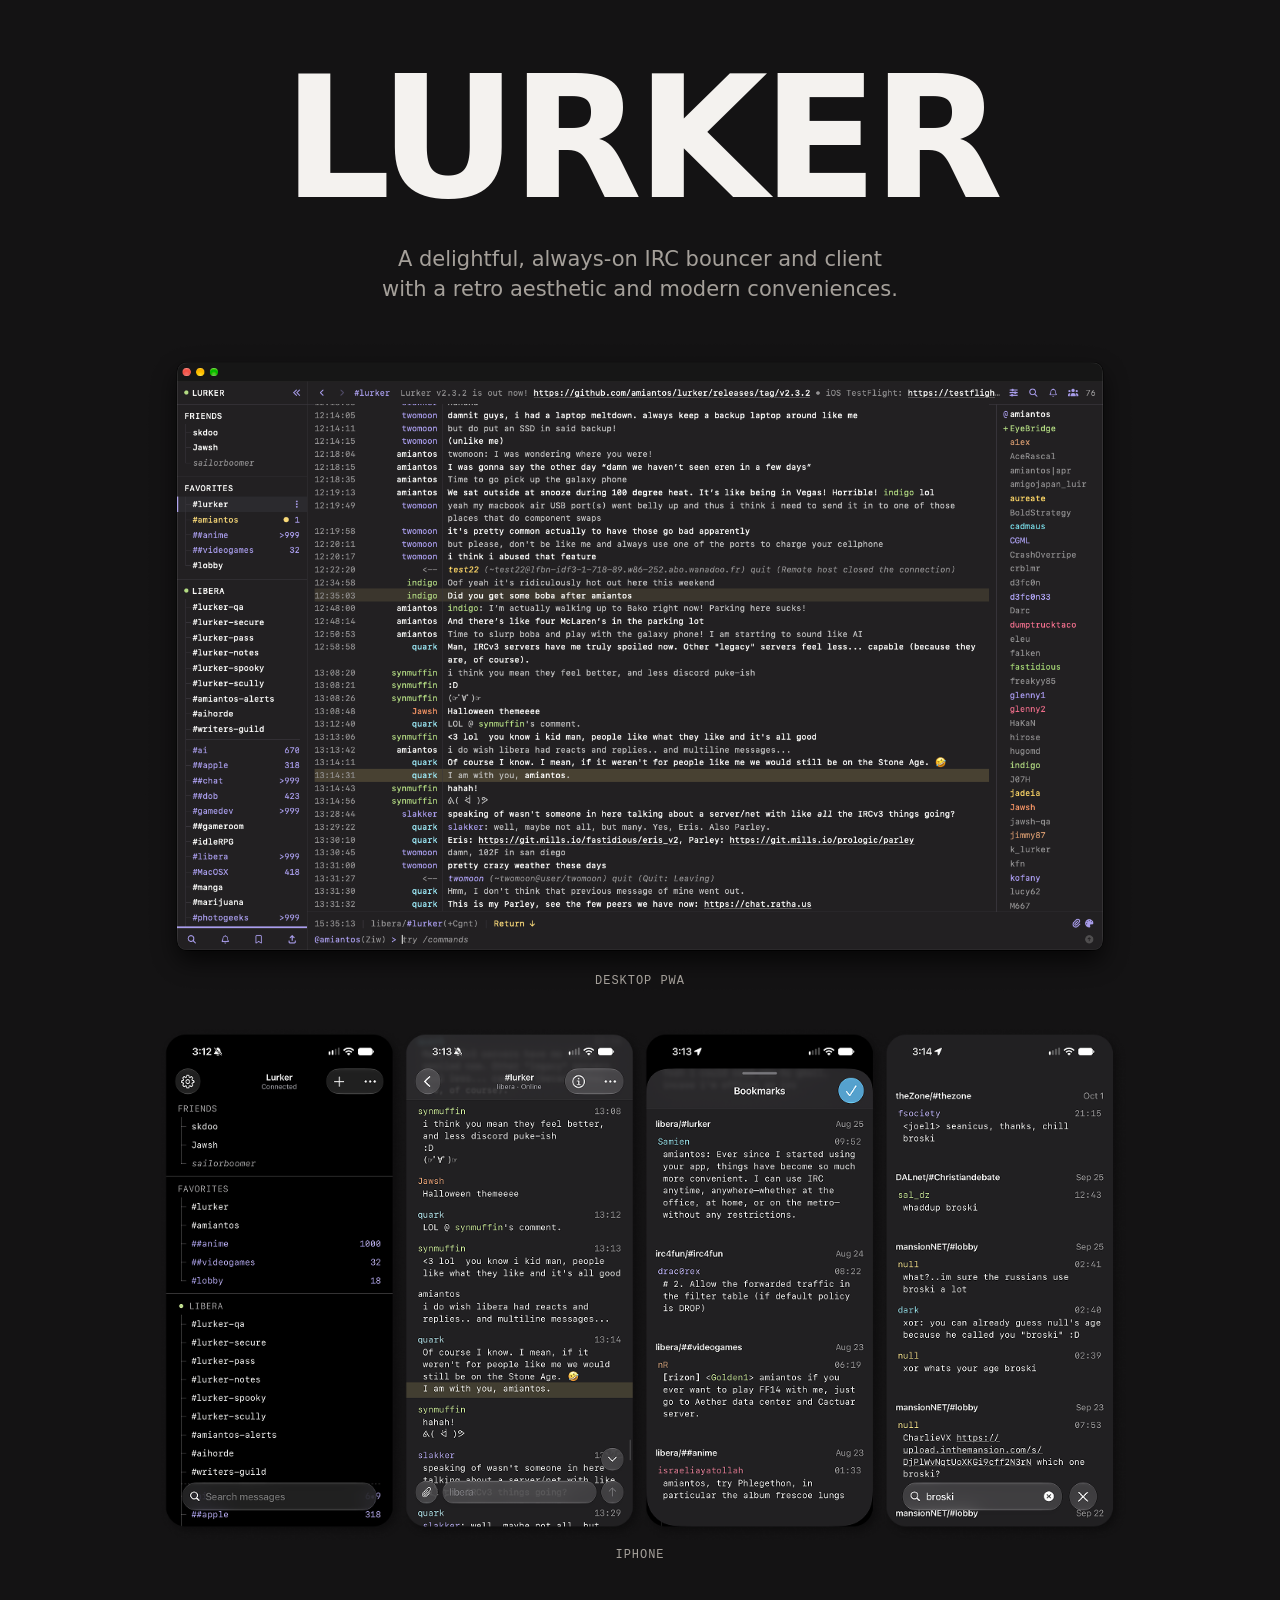
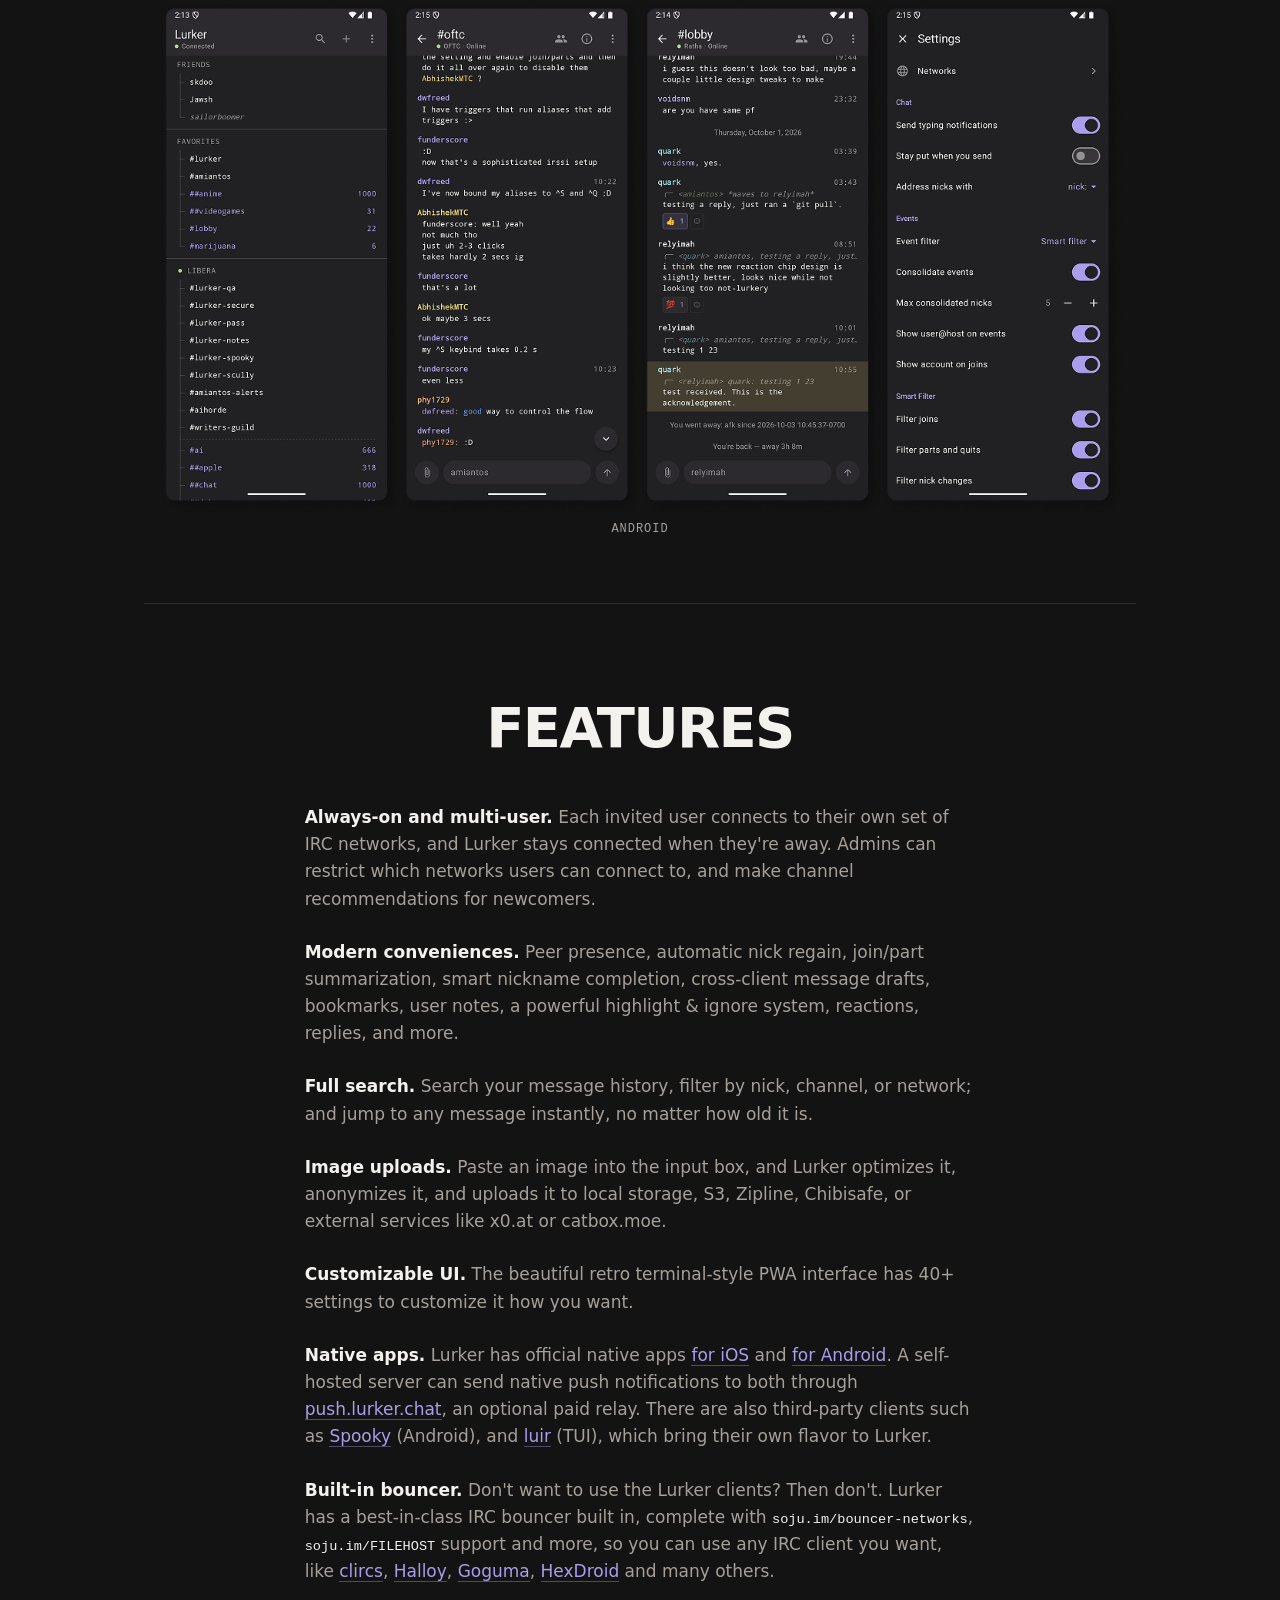
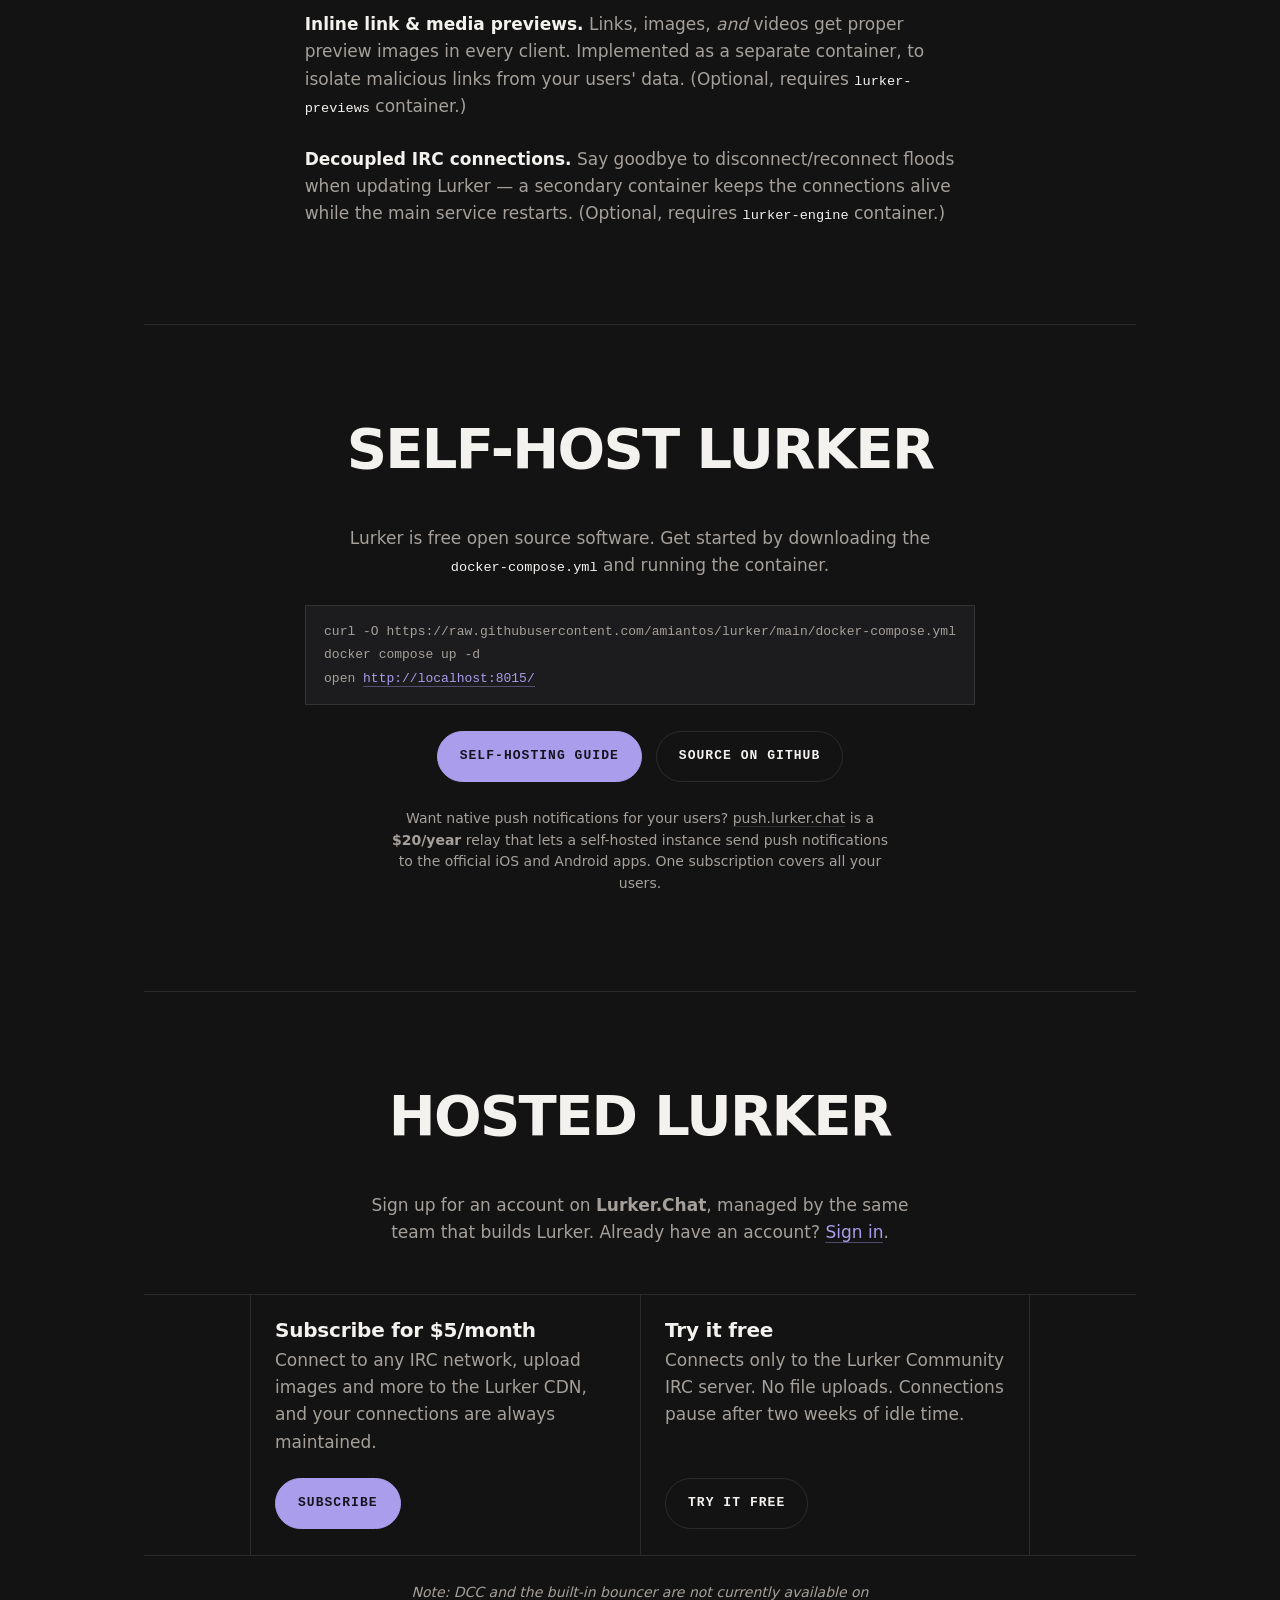
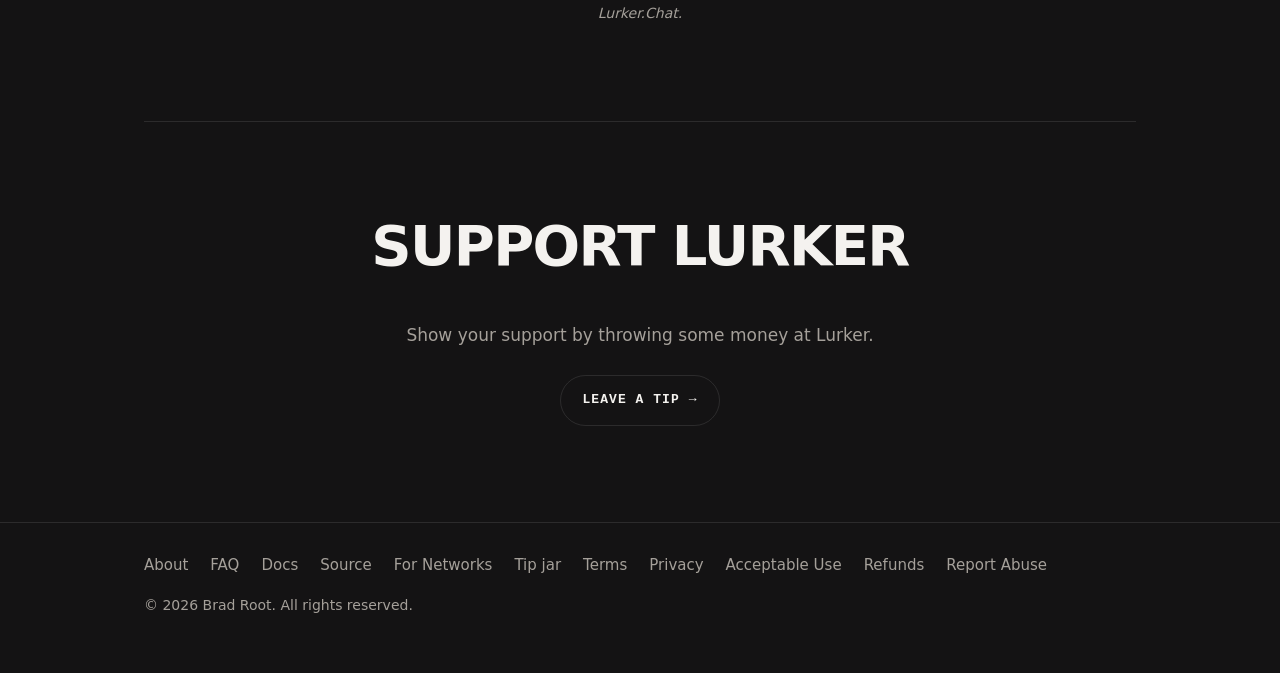
==== commit 788d32cc: "Home: Lurker Community IRC server, capitalized Co-Authored-By: Claude Fable 5.1 <noreply@anthropic.c" ====
--- a/index.html
+++ b/index.html
@@ -81,7 +81,7 @@
         </div>
         <div>
           <h3>Try it free</h3>
-          <p>Connects only to the Lurker community IRC server. No file uploads. Connections pause after two weeks of idle time.</p>
+          <p>Connects only to the Lurker Community IRC server. No file uploads. Connections pause after two weeks of idle time.</p>
           <p class="actions"><a class="btn" href="https://app.lurker.chat/signup">Try it free</a></p>
         </div>
       </div>
